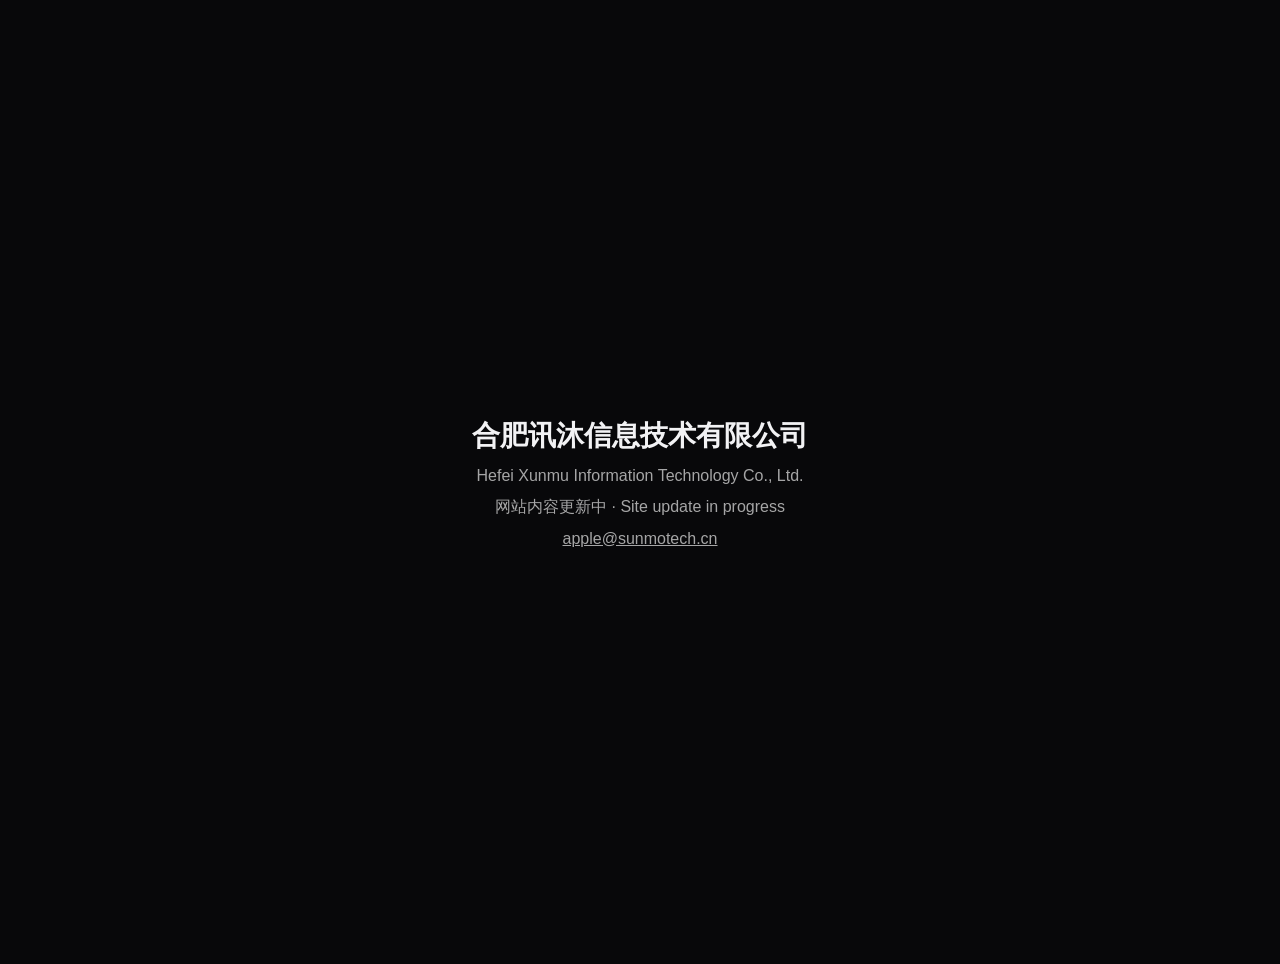
==== index.html @ e1b48c9f "初始化站点占位页，绑定 sunmotech.cn Co-Authored-By: Claude Opus 5.5 <noreply@anthropic.com>" ====
<!doctype html>
<html lang="zh-CN">
<head>
<meta charset="utf-8">
<meta name="viewport" content="width=device-width,initial-scale=1">
<title>合肥讯沐信息技术有限公司</title>
<style>
html,body{margin:0;height:100%;background:#08080a;color:#f2f2f4;font-family:-apple-system,BlinkMacSystemFont,"PingFang SC","Helvetica Neue",sans-serif}
main{min-height:100%;display:grid;place-content:center;gap:12px;padding:32px;text-align:center}
h1{margin:0;font-size:28px;font-weight:600}
p{margin:0;color:rgba(255,255,255,.64)}
a{color:inherit}
</style>
</head>
<body>
<main>
<h1>合肥讯沐信息技术有限公司</h1>
<p>Hefei Xunmu Information Technology Co., Ltd.</p>
<p>网站内容更新中 · Site update in progress</p>
<p><a href="mailto:apple@sunmotech.cn">apple@sunmotech.cn</a></p>
</main>
</body>
</html>
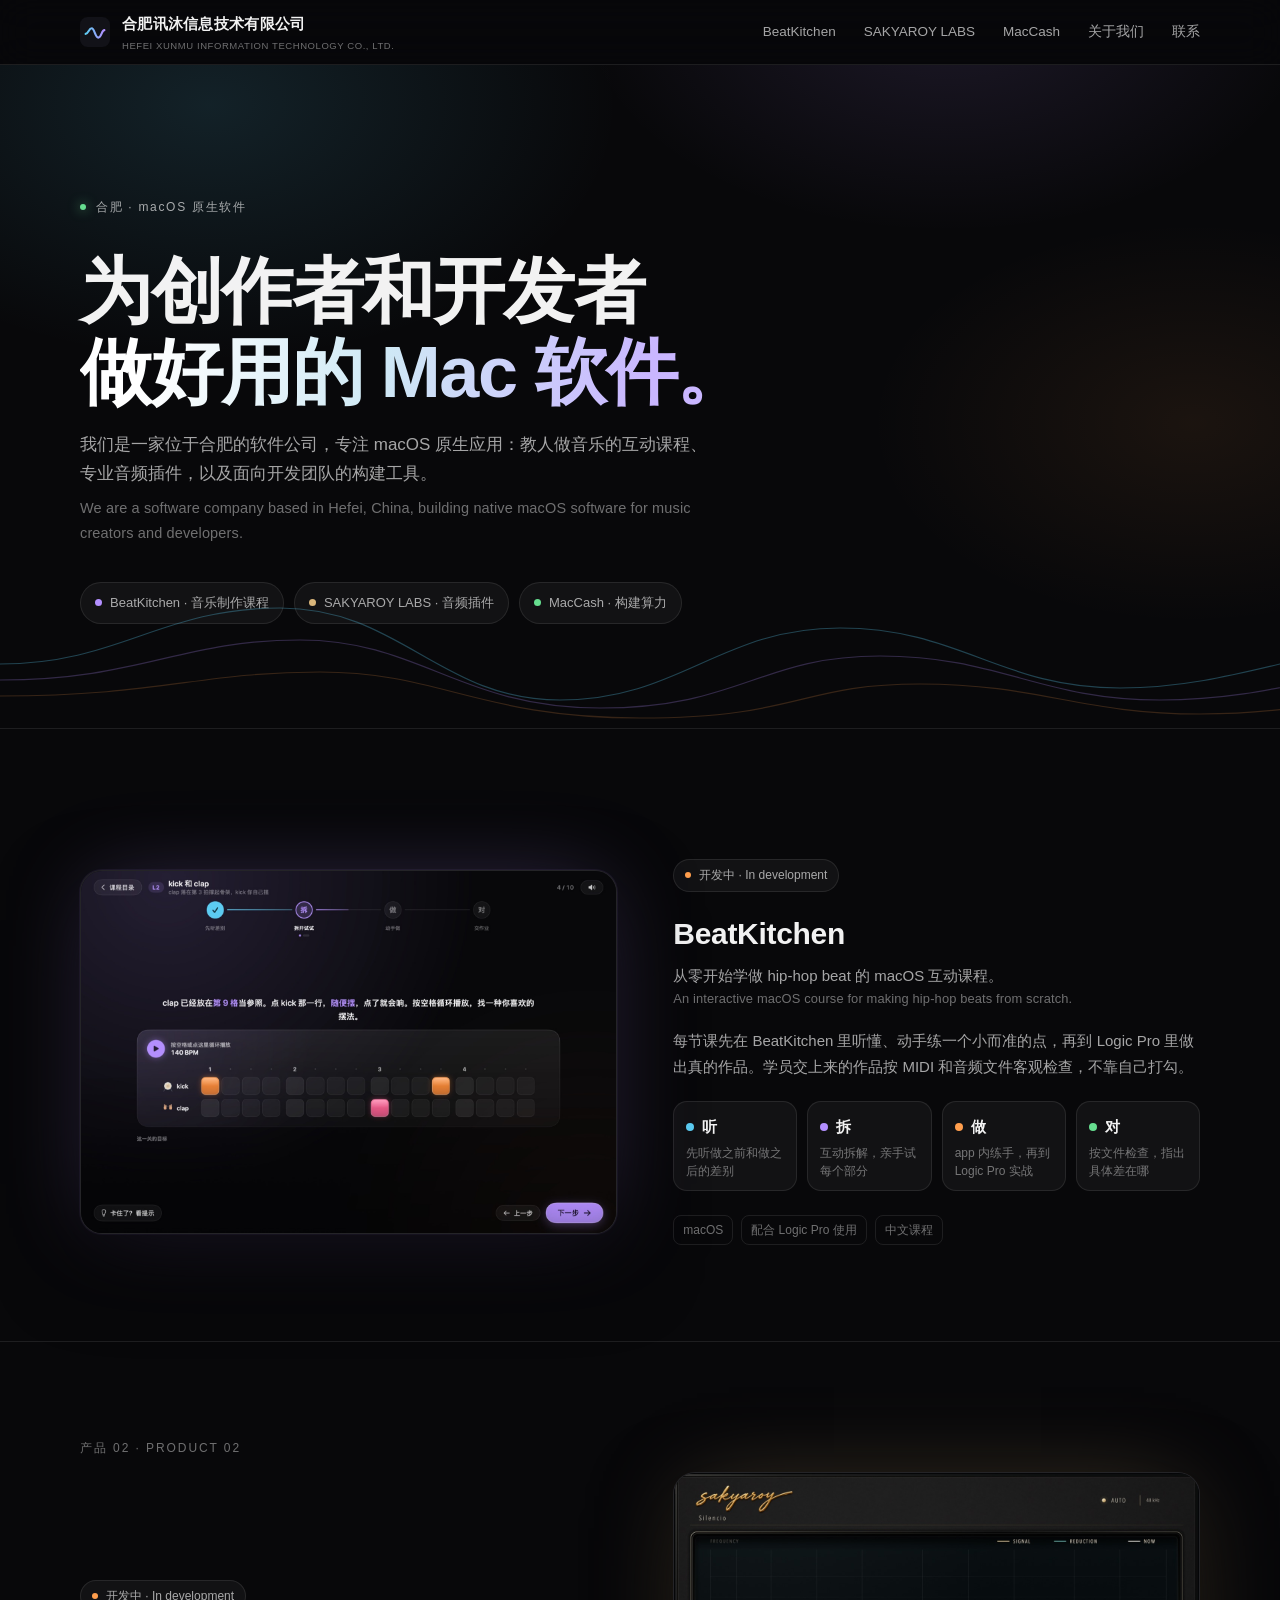
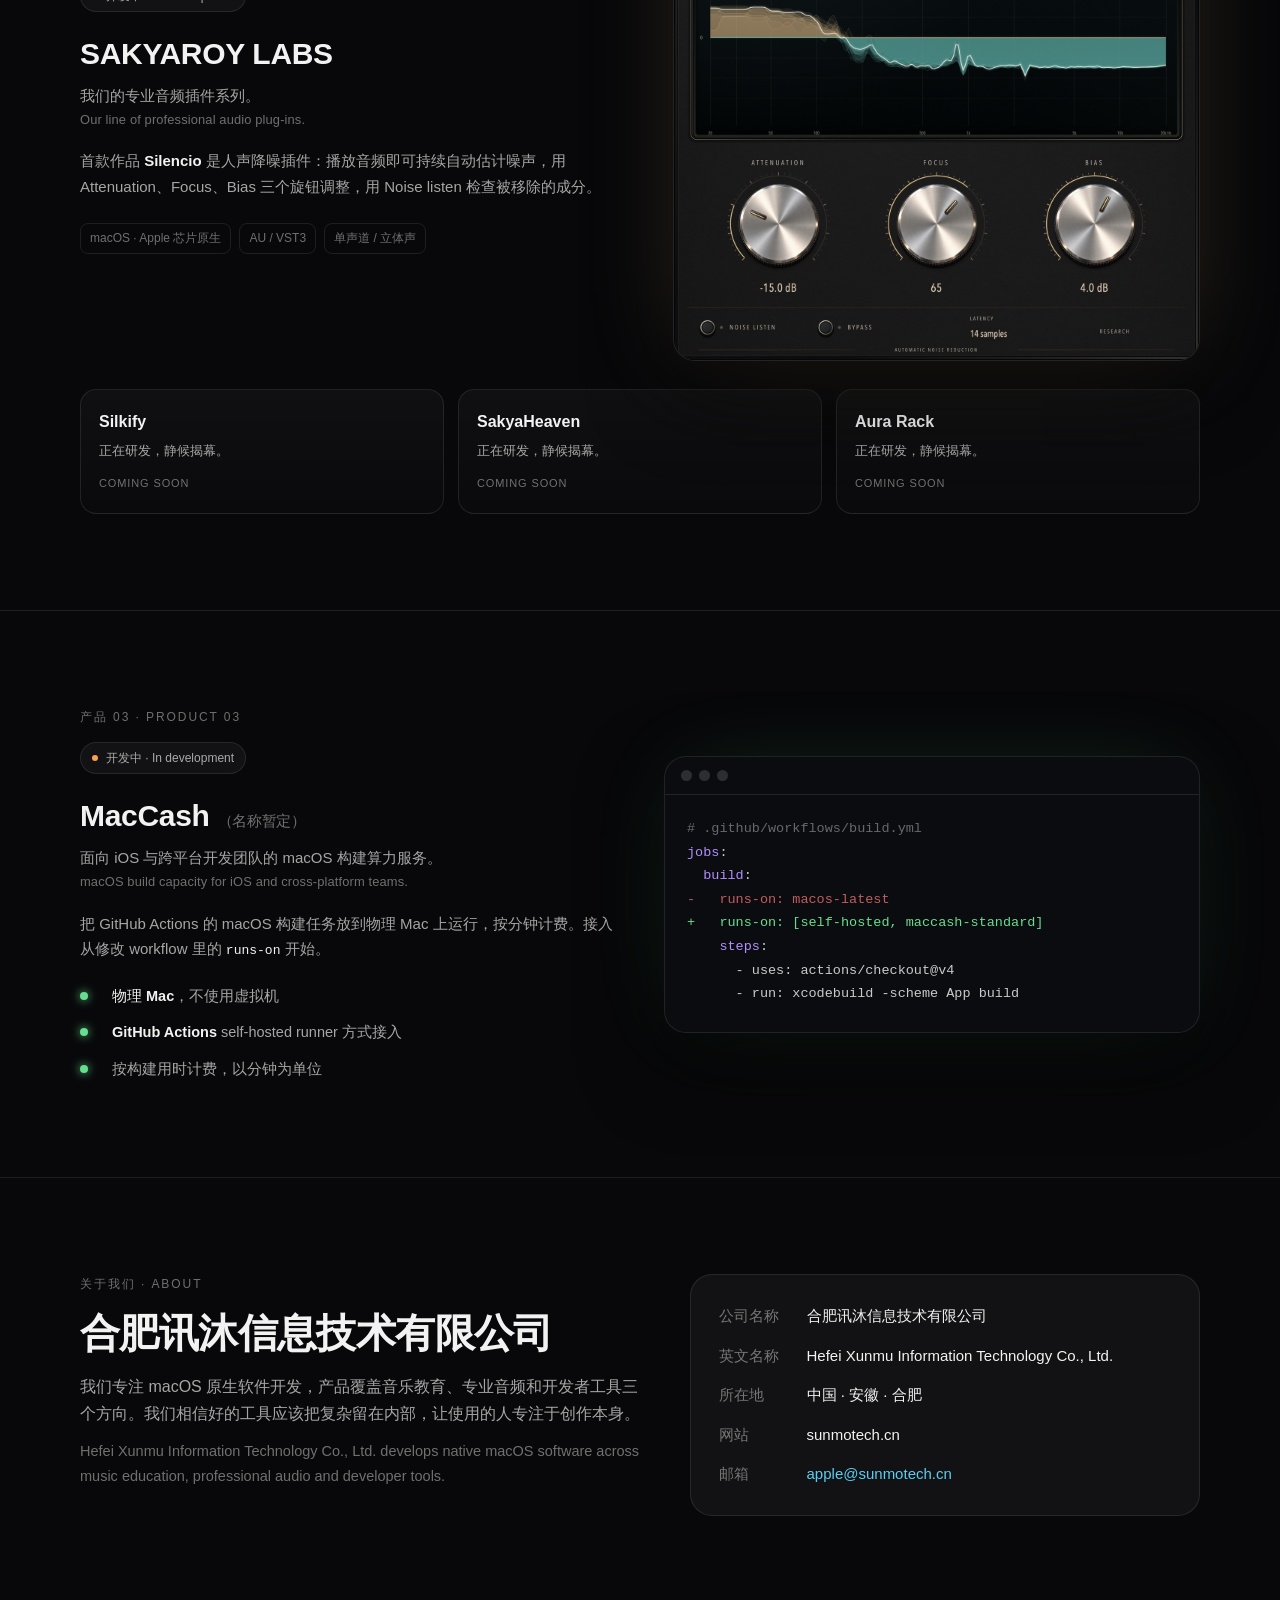
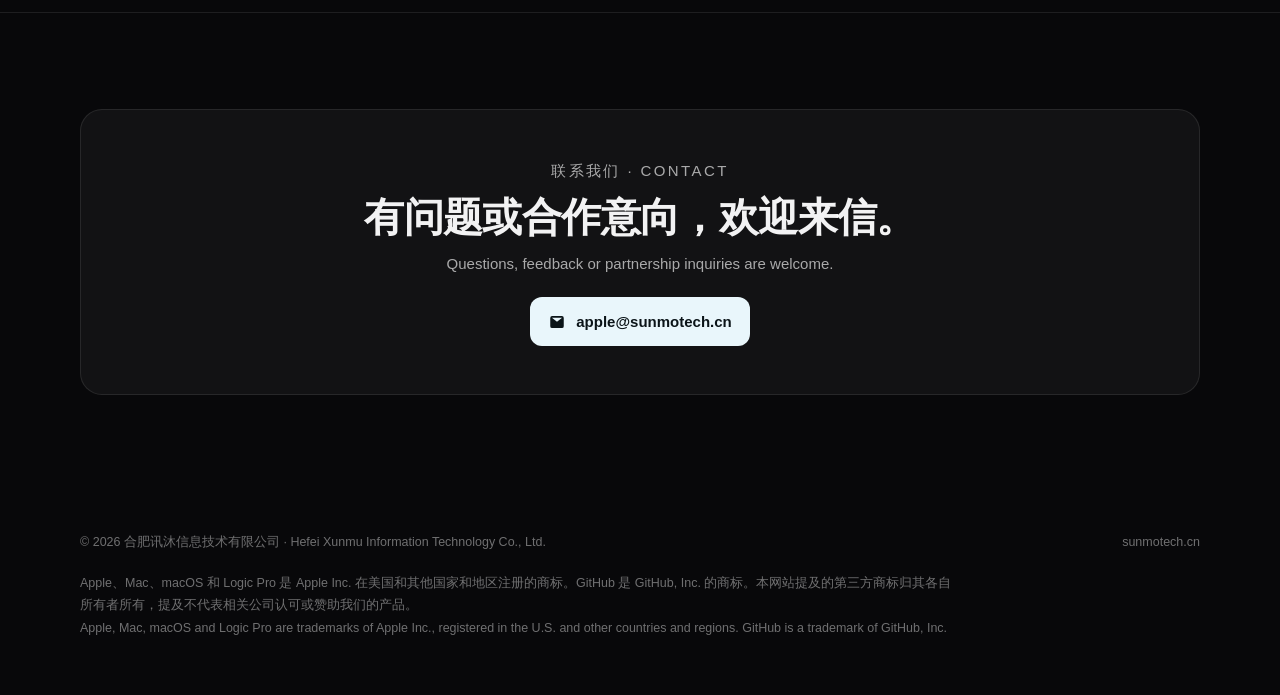
==== commit ccd9ab1e: "官网正式版：公司介绍与三条业务线（BeatKitchen、SAKYAROY LABS、MacCash），中英双语，联系邮箱 Co-Authored-By: Claude Opus 5.5 <norep" ====
--- a/index.html
+++ b/index.html
@@ -3,21 +3,312 @@
 <head>
 <meta charset="utf-8">
 <meta name="viewport" content="width=device-width,initial-scale=1">
-<title>合肥讯沐信息技术有限公司</title>
+<title>合肥讯沐信息技术有限公司 · Hefei Xunmu Information Technology Co., Ltd.</title>
+<meta name="description" content="合肥讯沐信息技术有限公司（Hefei Xunmu Information Technology Co., Ltd.）开发面向音乐创作者和开发者的 Mac 软件：BeatKitchen、SAKYAROY LABS 音频插件与 MacCash。">
+<meta name="theme-color" content="#08080a">
+<link rel="icon" href="assets/mark.svg" type="image/svg+xml">
 <style>
-html,body{margin:0;height:100%;background:#08080a;color:#f2f2f4;font-family:-apple-system,BlinkMacSystemFont,"PingFang SC","Helvetica Neue",sans-serif}
-main{min-height:100%;display:grid;place-content:center;gap:12px;padding:32px;text-align:center}
-h1{margin:0;font-size:28px;font-weight:600}
-p{margin:0;color:rgba(255,255,255,.64)}
+:root{
+  --bg:#08080a;--bg2:#0e0e12;--text:rgba(255,255,255,.95);--muted:rgba(255,255,255,.64);--faint:rgba(255,255,255,.42);
+  --line:rgba(255,255,255,.09);--fill:rgba(255,255,255,.045);
+  --cyan:#5ccdf2;--violet:#b38fff;--orange:#ff9e4d;--green:#66de8f;--gold:#d9b57a;--teal:#57c2b4;
+  --radius:22px;--ease:cubic-bezier(.23,1,.32,1);
+}
+*{box-sizing:border-box}
+html{scroll-behavior:smooth;scroll-padding-top:84px}
+body{margin:0;background:var(--bg);color:var(--text);font-family:-apple-system,BlinkMacSystemFont,"SF Pro Text","PingFang SC","Helvetica Neue",sans-serif;-webkit-font-smoothing:antialiased;line-height:1.7}
 a{color:inherit}
+img{display:block;max-width:100%;height:auto}
+::selection{background:rgba(92,205,242,.35)}
+:focus-visible{outline:2px solid var(--cyan);outline-offset:4px;border-radius:6px}
+.wrap{width:min(1120px,calc(100% - 48px));margin:0 auto}
+.en{display:block;color:var(--faint);font-size:.86em;letter-spacing:.01em}
+
+/* 顶栏 */
+header{position:sticky;top:0;z-index:10;background:rgba(8,8,10,.72);backdrop-filter:saturate(160%) blur(18px);-webkit-backdrop-filter:saturate(160%) blur(18px);border-bottom:1px solid var(--line)}
+.bar{display:flex;align-items:center;justify-content:space-between;height:64px}
+.brand{display:flex;align-items:center;gap:12px;text-decoration:none}
+.brand svg{width:30px;height:30px}
+.brand b{font-size:14.5px;font-weight:600;letter-spacing:.02em}
+.brand small{display:block;font-size:9.5px;color:var(--faint);letter-spacing:.06em;font-weight:500;margin-top:1px}
+nav{display:flex;gap:28px;font-size:13.5px;color:var(--muted)}
+nav a{text-decoration:none;transition:color .16s}
+nav a:hover{color:var(--text)}
+
+/* 首屏 */
+.hero{position:relative;overflow:hidden;padding:120px 0 104px;border-bottom:1px solid var(--line)}
+.hero::before{content:"";position:absolute;inset:-30% -10% auto;height:120%;background:
+  radial-gradient(38% 46% at 22% 30%,rgba(92,205,242,.13),transparent 70%),
+  radial-gradient(34% 40% at 70% 18%,rgba(179,143,255,.12),transparent 70%),
+  radial-gradient(30% 36% at 86% 70%,rgba(255,158,77,.08),transparent 70%);pointer-events:none}
+.wave{position:absolute;left:0;right:0;bottom:0;height:160px;opacity:.55;pointer-events:none}
+.wave path{fill:none;stroke-width:1.2;stroke-linecap:round}
+.hero .wrap{position:relative}
+.eyebrow{display:inline-flex;align-items:center;gap:10px;font-size:12px;letter-spacing:.14em;color:var(--muted)}
+.eyebrow i{width:6px;height:6px;border-radius:50%;background:var(--green);box-shadow:0 0 12px rgba(102,222,143,.7)}
+h1{margin:22px 0 18px;font-size:clamp(40px,6.2vw,72px);line-height:1.12;letter-spacing:-.02em;font-weight:650}
+h1 .nowrap{white-space:nowrap}
+h1 span{background:linear-gradient(100deg,#fff 10%,#cfe9f5 45%,#c9b6ff 85%);-webkit-background-clip:text;background-clip:text;color:transparent}
+.lede{max-width:640px;font-size:17px;color:var(--muted);margin:0}
+.lede .en{margin-top:8px;font-size:14.5px}
+.chips{display:flex;flex-wrap:wrap;gap:10px;margin-top:36px}
+.chip{display:inline-flex;align-items:center;gap:8px;padding:9px 14px;border:1px solid var(--line);border-radius:999px;background:var(--fill);font-size:13px;color:var(--muted);text-decoration:none;transition:border-color .16s,color .16s,transform .16s var(--ease)}
+.chip:hover{color:var(--text);border-color:rgba(255,255,255,.22);transform:translateY(-1px)}
+.chip i{width:7px;height:7px;border-radius:50%}
+
+/* 区块 */
+section{padding:96px 0;border-bottom:1px solid var(--line)}
+.label{font-size:12px;letter-spacing:.16em;color:var(--faint);text-transform:uppercase;margin:0 0 14px}
+h2{margin:0 0 16px;font-size:clamp(28px,3.6vw,40px);line-height:1.2;letter-spacing:-.015em;font-weight:620}
+.intro{max-width:720px;color:var(--muted);font-size:16px;margin:0}
+
+/* 产品卡 */
+.product{display:grid;grid-template-columns:1.02fr 1fr;gap:56px;align-items:center}
+.product.flip .shot{order:2}
+.shot{position:relative;border-radius:var(--radius);overflow:hidden;border:1px solid var(--line);background:var(--bg2);box-shadow:0 30px 80px rgba(0,0,0,.55)}
+.shot img{width:100%}
+.shot.glow-violet{box-shadow:0 30px 80px rgba(0,0,0,.55),0 0 0 1px rgba(179,143,255,.08),0 0 90px -20px rgba(179,143,255,.35)}
+.shot.glow-gold{box-shadow:0 30px 80px rgba(0,0,0,.55),0 0 90px -24px rgba(217,181,122,.35)}
+.status{display:inline-flex;align-items:center;gap:8px;font-size:12px;padding:5px 11px;border-radius:999px;border:1px solid var(--line);color:var(--muted);background:var(--fill)}
+.status i{width:6px;height:6px;border-radius:50%;background:var(--orange)}
+.ptitle,.product h3{margin:16px 0 4px;font-size:30px;letter-spacing:-.01em;font-weight:640}
+.ptag,.product .tag{margin:0 0 18px;color:var(--muted);font-size:15px}
+.pbody,.product p.body{margin:0 0 14px;color:var(--muted);font-size:15px}
+.points{list-style:none;padding:0;margin:22px 0 0;display:grid;gap:12px}
+.points li{display:grid;grid-template-columns:22px 1fr;gap:10px;font-size:14.5px;color:var(--muted)}
+.points li::before{content:"";width:8px;height:8px;margin-top:8px;border-radius:50%;background:var(--dot,var(--cyan));box-shadow:0 0 10px var(--dot,var(--cyan))}
+.points b{color:var(--text);font-weight:560}
+.meta{display:flex;flex-wrap:wrap;gap:8px;margin-top:24px}
+.meta span{font-size:12px;color:var(--faint);border:1px solid var(--line);border-radius:8px;padding:4px 9px}
+
+/* 四段 */
+.steps{display:grid;grid-template-columns:repeat(4,1fr);gap:10px;margin-top:22px}
+.step{border:1px solid var(--line);border-radius:14px;padding:12px 12px 10px;background:var(--fill)}
+.step b{display:flex;align-items:center;gap:8px;font-size:15px}
+.step b i{width:8px;height:8px;border-radius:50%}
+.step span{display:block;margin-top:4px;font-size:12px;color:var(--faint);line-height:1.5}
+
+/* 插件网格 */
+.labs-grid{display:grid;grid-template-columns:repeat(3,1fr);gap:14px;margin-top:28px}
+.mini{border:1px solid var(--line);border-radius:16px;padding:18px;background:linear-gradient(180deg,rgba(255,255,255,.035),rgba(255,255,255,.01))}
+.mini b{display:block;font-size:16px;font-weight:600}
+.mini span{display:block;margin-top:6px;font-size:13px;color:var(--muted);line-height:1.6}
+.mini em{display:inline-block;margin-top:12px;font-style:normal;font-size:11px;letter-spacing:.08em;color:var(--faint);text-transform:uppercase}
+
+/* MacCash */
+.mc{display:grid;grid-template-columns:1fr 1fr;gap:48px;align-items:center}
+.terminal{border:1px solid var(--line);border-radius:var(--radius);background:#0b0c10;overflow:hidden;box-shadow:0 30px 80px rgba(0,0,0,.5),0 0 90px -30px rgba(102,222,143,.25)}
+.terminal .tb{display:flex;gap:7px;padding:13px 16px;border-bottom:1px solid var(--line)}
+.terminal .tb i{width:11px;height:11px;border-radius:50%;background:rgba(255,255,255,.14)}
+.terminal pre{margin:0;padding:22px 22px 26px;font:13.5px/1.75 ui-monospace,SFMono-Regular,Menlo,monospace;color:rgba(255,255,255,.78);overflow-x:auto}
+.terminal .c{color:rgba(255,255,255,.38)}
+.terminal .k{color:var(--violet)}
+.terminal .del{color:rgba(255,120,120,.75)}
+.terminal .add{color:var(--green)}
+
+/* 关于 / 联系 */
+.about{display:grid;grid-template-columns:1.1fr 1fr;gap:48px}
+dl{margin:0;display:grid;grid-template-columns:auto 1fr;gap:14px 28px;font-size:15px}
+dt{color:var(--faint)}
+dd{margin:0;color:var(--text)}
+dd a{color:var(--cyan);text-decoration:none}
+dd a:hover{text-decoration:underline}
+.card{border:1px solid var(--line);border-radius:var(--radius);padding:28px;background:var(--fill)}
+.card p{margin:0 0 12px;color:var(--muted);font-size:15px}
+.mail{display:inline-flex;align-items:center;gap:10px;margin-top:8px;padding:12px 18px;border-radius:12px;background:#e9f6fb;color:#0b1418;font-weight:600;font-size:15px;text-decoration:none;transition:transform .16s var(--ease)}
+.mail:hover{transform:translateY(-1px)}
+.mail:active{transform:scale(.98)}
+
+footer{padding:40px 0 56px;color:var(--faint);font-size:12.5px;line-height:1.8}
+footer .row{display:flex;flex-wrap:wrap;justify-content:space-between;gap:16px}
+footer p{margin:0}
+.tm{margin-top:18px;max-width:880px}
+
+/* 入场 */
+.reveal{opacity:0;transform:translateY(18px);transition:opacity .9s var(--ease),transform .9s var(--ease)}
+.reveal.in{opacity:1;transform:none}
+@media (prefers-reduced-motion:reduce){.reveal{opacity:1;transform:none;transition:none}html{scroll-behavior:auto}.chip,.mail{transition:none}}
+
+@media (max-width:900px){
+  nav{display:none}
+  .product,.mc,.about{grid-template-columns:1fr;gap:32px}
+  .product.flip .shot{order:0}
+  .labs-grid{grid-template-columns:1fr}
+  .steps{grid-template-columns:repeat(2,1fr)}
+  .hero{padding:84px 0 88px}
+  h1{font-size:clamp(32px,9vw,44px)}
+  section{padding:72px 0}
+}
 </style>
 </head>
 <body>
-<main>
-<h1>合肥讯沐信息技术有限公司</h1>
-<p>Hefei Xunmu Information Technology Co., Ltd.</p>
-<p>网站内容更新中 · Site update in progress</p>
-<p><a href="mailto:apple@sunmotech.cn">apple@sunmotech.cn</a></p>
+
+<header>
+  <div class="wrap bar">
+    <a class="brand" href="#top" aria-label="合肥讯沐信息技术有限公司 首页">
+      <svg viewBox="0 0 64 64" aria-hidden="true"><rect width="64" height="64" rx="16" fill="#121218"/><path d="M12 36c6 0 7-12 13-12s7 20 14 20 7-16 13-16" fill="none" stroke="url(#g)" stroke-width="4.5" stroke-linecap="round"/><defs><linearGradient id="g" x1="0" x2="1"><stop offset="0" stop-color="#5ccdf2"/><stop offset="1" stop-color="#b38fff"/></linearGradient></defs></svg>
+      <span><b>合肥讯沐信息技术有限公司</b><small>HEFEI XUNMU INFORMATION TECHNOLOGY CO., LTD.</small></span>
+    </a>
+    <nav aria-label="页面导航">
+      <a href="#beatkitchen">BeatKitchen</a>
+      <a href="#labs">SAKYAROY LABS</a>
+      <a href="#maccash">MacCash</a>
+      <a href="#about">关于我们</a>
+      <a href="#contact">联系</a>
+    </nav>
+  </div>
+</header>
+
+<main id="top">
+
+<section class="hero" aria-labelledby="hero-title">
+  <div class="wrap">
+    <p class="eyebrow reveal"><i></i>合肥 · macOS 原生软件</p>
+    <h1 id="hero-title" class="reveal">为创作者和开发者<br><span class="nowrap">做好用的 Mac 软件。</span></h1>
+    <p class="lede reveal">我们是一家位于合肥的软件公司，专注 macOS 原生应用：教人做音乐的互动课程、专业音频插件，以及面向开发团队的构建工具。
+      <span class="en">We are a software company based in Hefei, China, building native macOS software for music creators and developers.</span>
+    </p>
+    <div class="chips reveal">
+      <a class="chip" href="#beatkitchen"><i style="background:var(--violet)"></i>BeatKitchen · 音乐制作课程</a>
+      <a class="chip" href="#labs"><i style="background:var(--gold)"></i>SAKYAROY LABS · 音频插件</a>
+      <a class="chip" href="#maccash"><i style="background:var(--green)"></i>MacCash · 构建算力</a>
+    </div>
+  </div>
+  <svg class="wave" viewBox="0 0 1440 160" preserveAspectRatio="none" aria-hidden="true">
+    <path d="M0 96 C120 96 160 40 280 40 S440 132 560 132 720 60 840 60 1000 120 1120 120 1320 72 1440 72" stroke="rgba(92,205,242,.55)"/>
+    <path d="M0 112 C140 112 180 72 300 72 S460 140 600 140 760 88 880 88 1040 132 1160 132 1340 96 1440 96" stroke="rgba(179,143,255,.45)"/>
+    <path d="M0 128 C160 128 200 104 320 104 S480 150 640 150 800 116 920 116 1080 146 1200 146 1360 120 1440 120" stroke="rgba(255,158,77,.35)"/>
+  </svg>
+</section>
+
+<section id="beatkitchen" aria-labelledby="bk-title">
+  <div class="wrap">
+    <p class="label reveal">产品 01 · Product 01</p>
+    <div class="product">
+      <figure class="shot glow-violet reveal" style="margin:0">
+        <img src="assets/beatkitchen.jpg" width="1600" height="1084" alt="BeatKitchen 课程页：第 2 课 kick 和 clap，16 格鼓步进练习" loading="lazy">
+      </figure>
+      <div class="reveal">
+        <span class="status"><i></i>开发中 · In development</span>
+        <h3 id="bk-title">BeatKitchen</h3>
+        <p class="tag">从零开始学做 hip-hop beat 的 macOS 互动课程。<span class="en">An interactive macOS course for making hip-hop beats from scratch.</span></p>
+        <p class="body">每节课先在 BeatKitchen 里听懂、动手练一个小而准的点，再到 Logic Pro 里做出真的作品。学员交上来的作品按 MIDI 和音频文件客观检查，不靠自己打勾。</p>
+        <div class="steps" aria-label="每节课的四段">
+          <div class="step"><b><i style="background:var(--cyan)"></i>听</b><span>先听做之前和做之后的差别</span></div>
+          <div class="step"><b><i style="background:var(--violet)"></i>拆</b><span>互动拆解，亲手试每个部分</span></div>
+          <div class="step"><b><i style="background:var(--orange)"></i>做</b><span>app 内练手，再到 Logic Pro 实战</span></div>
+          <div class="step"><b><i style="background:var(--green)"></i>对</b><span>按文件检查，指出具体差在哪</span></div>
+        </div>
+        <div class="meta"><span>macOS</span><span>配合 Logic Pro 使用</span><span>中文课程</span></div>
+      </div>
+    </div>
+  </div>
+</section>
+
+<section id="labs" aria-labelledby="labs-title">
+  <div class="wrap">
+    <p class="label reveal">产品 02 · Product 02</p>
+    <div class="product flip">
+      <figure class="shot glow-gold reveal" style="margin:0">
+        <img src="assets/silencio.jpg" width="1400" height="1299" alt="Silencio 人声降噪插件界面：频谱显示与 Attenuation、Focus、Bias 三个旋钮" loading="lazy">
+      </figure>
+      <div class="reveal">
+        <span class="status"><i></i>开发中 · In development</span>
+        <h3 id="labs-title">SAKYAROY LABS</h3>
+        <p class="tag">我们的专业音频插件系列。<span class="en">Our line of professional audio plug-ins.</span></p>
+        <p class="body">首款作品 <b style="color:var(--text);font-weight:560">Silencio</b> 是人声降噪插件：播放音频即可持续自动估计噪声，用 Attenuation、Focus、Bias 三个旋钮调整，用 Noise listen 检查被移除的成分。</p>
+        <div class="meta"><span>macOS · Apple 芯片原生</span><span>AU / VST3</span><span>单声道 / 立体声</span></div>
+      </div>
+    </div>
+    <div class="labs-grid">
+      <div class="mini reveal"><b>Silkify</b><span>正在研发，静候揭幕。</span><em>Coming soon</em></div>
+      <div class="mini reveal"><b>SakyaHeaven</b><span>正在研发，静候揭幕。</span><em>Coming soon</em></div>
+      <div class="mini reveal"><b>Aura Rack</b><span>正在研发，静候揭幕。</span><em>Coming soon</em></div>
+    </div>
+  </div>
+</section>
+
+<section id="maccash" aria-labelledby="mc-title">
+  <div class="wrap mc">
+    <div class="reveal">
+      <p class="label">产品 03 · Product 03</p>
+      <span class="status"><i></i>开发中 · In development</span>
+      <h3 id="mc-title" class="ptitle">MacCash <span style="font-size:15px;color:var(--faint);font-weight:500">（名称暂定）</span></h3>
+      <p class="ptag">面向 iOS 与跨平台开发团队的 macOS 构建算力服务。<span class="en">macOS build capacity for iOS and cross-platform teams.</span></p>
+      <p class="pbody">把 GitHub Actions 的 macOS 构建任务放到物理 Mac 上运行，按分钟计费。接入从修改 workflow 里的 <code style="font:13px ui-monospace,Menlo,monospace;color:var(--text)">runs-on</code> 开始。</p>
+      <ul class="points" style="--dot:var(--green)">
+        <li><span><b>物理 Mac</b>，不使用虚拟机</span></li>
+        <li><span><b>GitHub Actions</b> self-hosted runner 方式接入</span></li>
+        <li><span>按构建用时计费，以分钟为单位</span></li>
+      </ul>
+    </div>
+    <div class="terminal reveal" aria-label="workflow 示例">
+      <div class="tb"><i></i><i></i><i></i></div>
+<pre><span class="c"># .github/workflows/build.yml</span>
+<span class="k">jobs</span>:
+  <span class="k">build</span>:
+<span class="del">-   runs-on: macos-latest</span>
+<span class="add">+   runs-on: [self-hosted, maccash-standard]</span>
+    <span class="k">steps</span>:
+      - uses: actions/checkout@v4
+      - run: xcodebuild -scheme App build</pre>
+    </div>
+  </div>
+</section>
+
+<section id="about" aria-labelledby="about-title">
+  <div class="wrap about">
+    <div class="reveal">
+      <p class="label">关于我们 · About</p>
+      <h2 id="about-title">合肥讯沐信息技术有限公司</h2>
+      <p class="intro">我们专注 macOS 原生软件开发，产品覆盖音乐教育、专业音频和开发者工具三个方向。我们相信好的工具应该把复杂留在内部，让使用的人专注于创作本身。</p>
+      <p class="intro" style="margin-top:12px;font-size:14.5px;color:var(--faint)">Hefei Xunmu Information Technology Co., Ltd. develops native macOS software across music education, professional audio and developer tools.</p>
+    </div>
+    <div class="card reveal">
+      <dl>
+        <dt>公司名称</dt><dd>合肥讯沐信息技术有限公司</dd>
+        <dt>英文名称</dt><dd>Hefei Xunmu Information Technology Co., Ltd.</dd>
+        <dt>所在地</dt><dd>中国 · 安徽 · 合肥</dd>
+        <dt>网站</dt><dd>sunmotech.cn</dd>
+        <dt>邮箱</dt><dd><a href="mailto:apple@sunmotech.cn">apple@sunmotech.cn</a></dd>
+      </dl>
+    </div>
+  </div>
+</section>
+
+<section id="contact" aria-labelledby="contact-title" style="border-bottom:0">
+  <div class="wrap">
+    <div class="card reveal" style="text-align:center;padding:48px 28px">
+      <p class="label" style="margin-bottom:10px">联系我们 · Contact</p>
+      <h2 id="contact-title" style="margin-bottom:10px">有问题或合作意向，欢迎来信。</h2>
+      <p>Questions, feedback or partnership inquiries are welcome.</p>
+      <a class="mail" href="mailto:apple@sunmotech.cn">
+        <svg width="18" height="18" viewBox="0 0 24 24" aria-hidden="true"><path d="M3 6.5A2.5 2.5 0 0 1 5.5 4h13A2.5 2.5 0 0 1 21 6.5v11a2.5 2.5 0 0 1-2.5 2.5h-13A2.5 2.5 0 0 1 3 17.5v-11Zm2.2-.3 6.8 5.3 6.8-5.3H5.2Z" fill="currentColor"/></svg>
+        apple@sunmotech.cn
+      </a>
+    </div>
+  </div>
+</section>
+
 </main>
+
+<footer>
+  <div class="wrap">
+    <div class="row">
+      <p>© 2026 合肥讯沐信息技术有限公司 · Hefei Xunmu Information Technology Co., Ltd.</p>
+      <p>sunmotech.cn</p>
+    </div>
+    <p class="tm">Apple、Mac、macOS 和 Logic Pro 是 Apple Inc. 在美国和其他国家和地区注册的商标。GitHub 是 GitHub, Inc. 的商标。本网站提及的第三方商标归其各自所有者所有，提及不代表相关公司认可或赞助我们的产品。<br>Apple, Mac, macOS and Logic Pro are trademarks of Apple Inc., registered in the U.S. and other countries and regions. GitHub is a trademark of GitHub, Inc.</p>
+  </div>
+</footer>
+
+<script>
+(function(){
+  var els=document.querySelectorAll('.reveal');
+  if(!('IntersectionObserver' in window)||matchMedia('(prefers-reduced-motion: reduce)').matches){els.forEach(function(e){e.classList.add('in')});return;}
+  var io=new IntersectionObserver(function(entries){entries.forEach(function(en){if(en.isIntersecting){en.target.classList.add('in');io.unobserve(en.target);}})},{rootMargin:'0px 0px -8% 0px'});
+  els.forEach(function(e){io.observe(e)});
+})();
+</script>
 </body>
 </html>
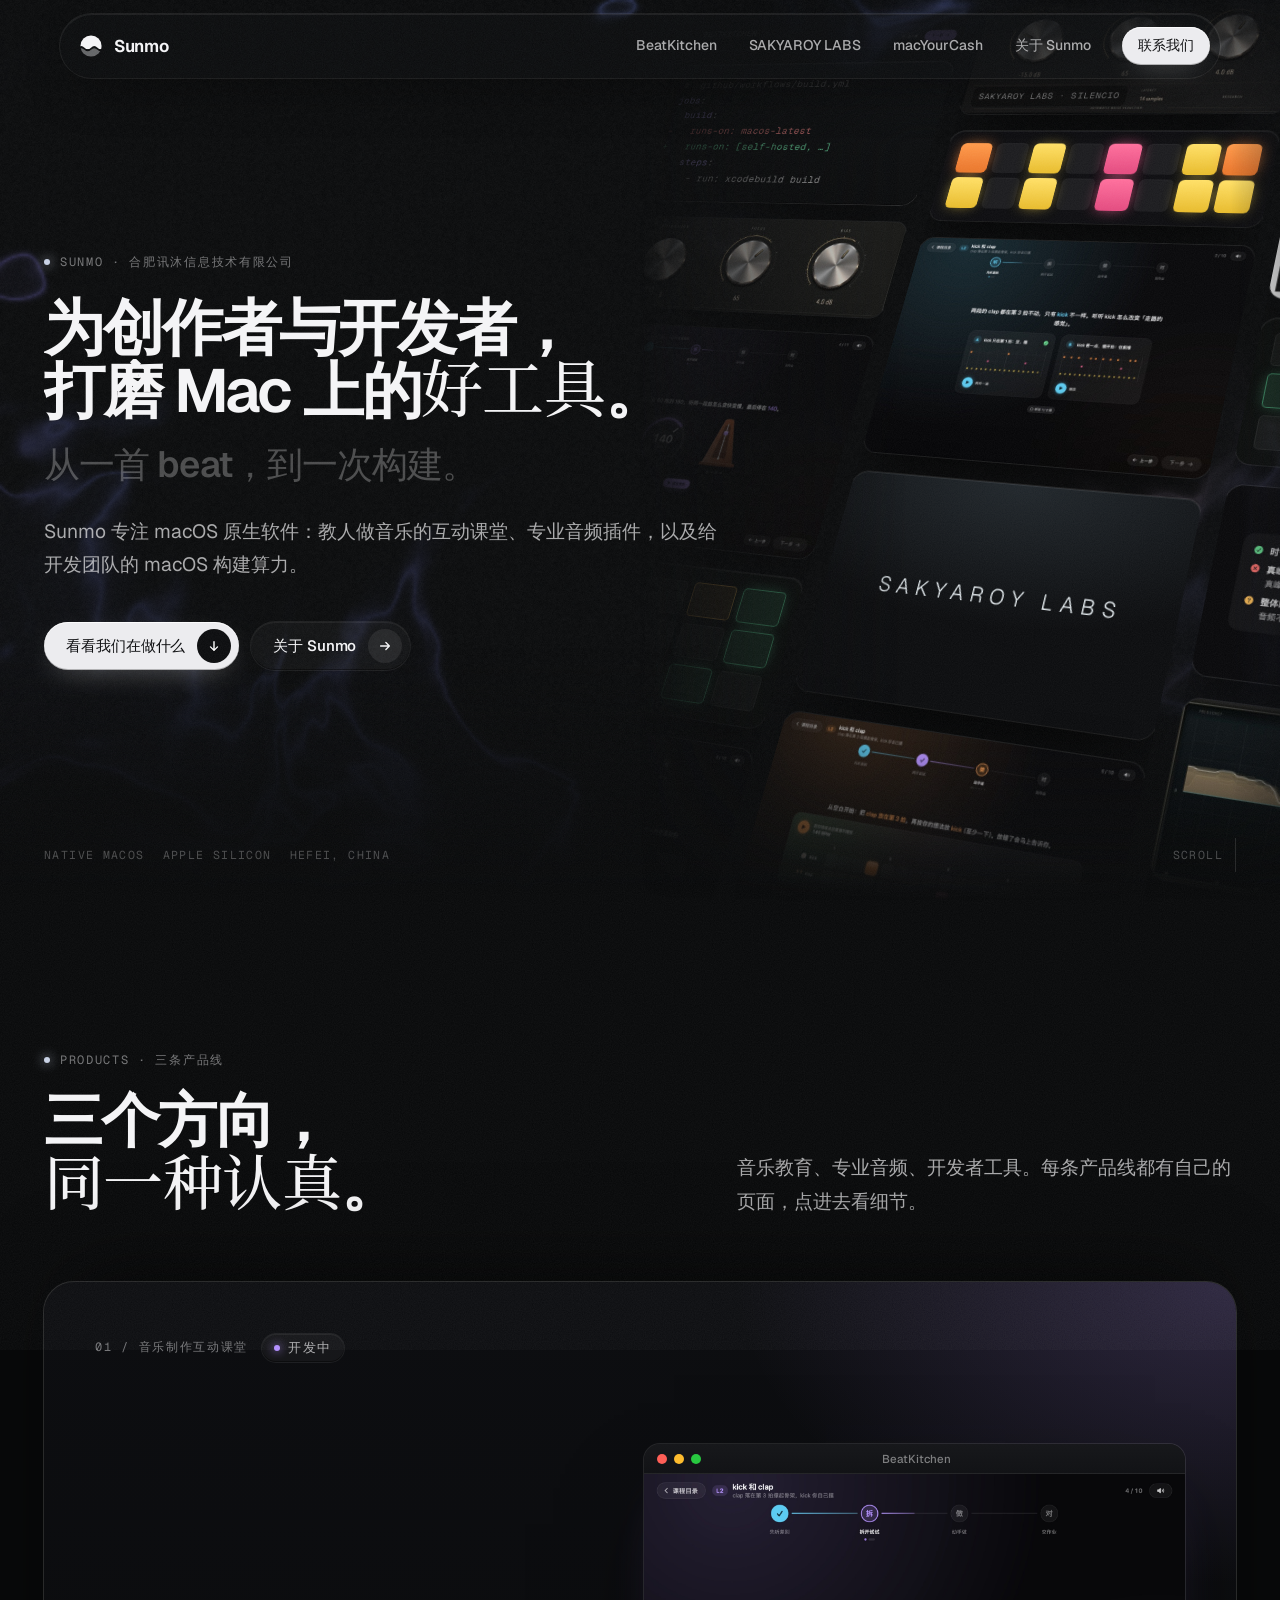
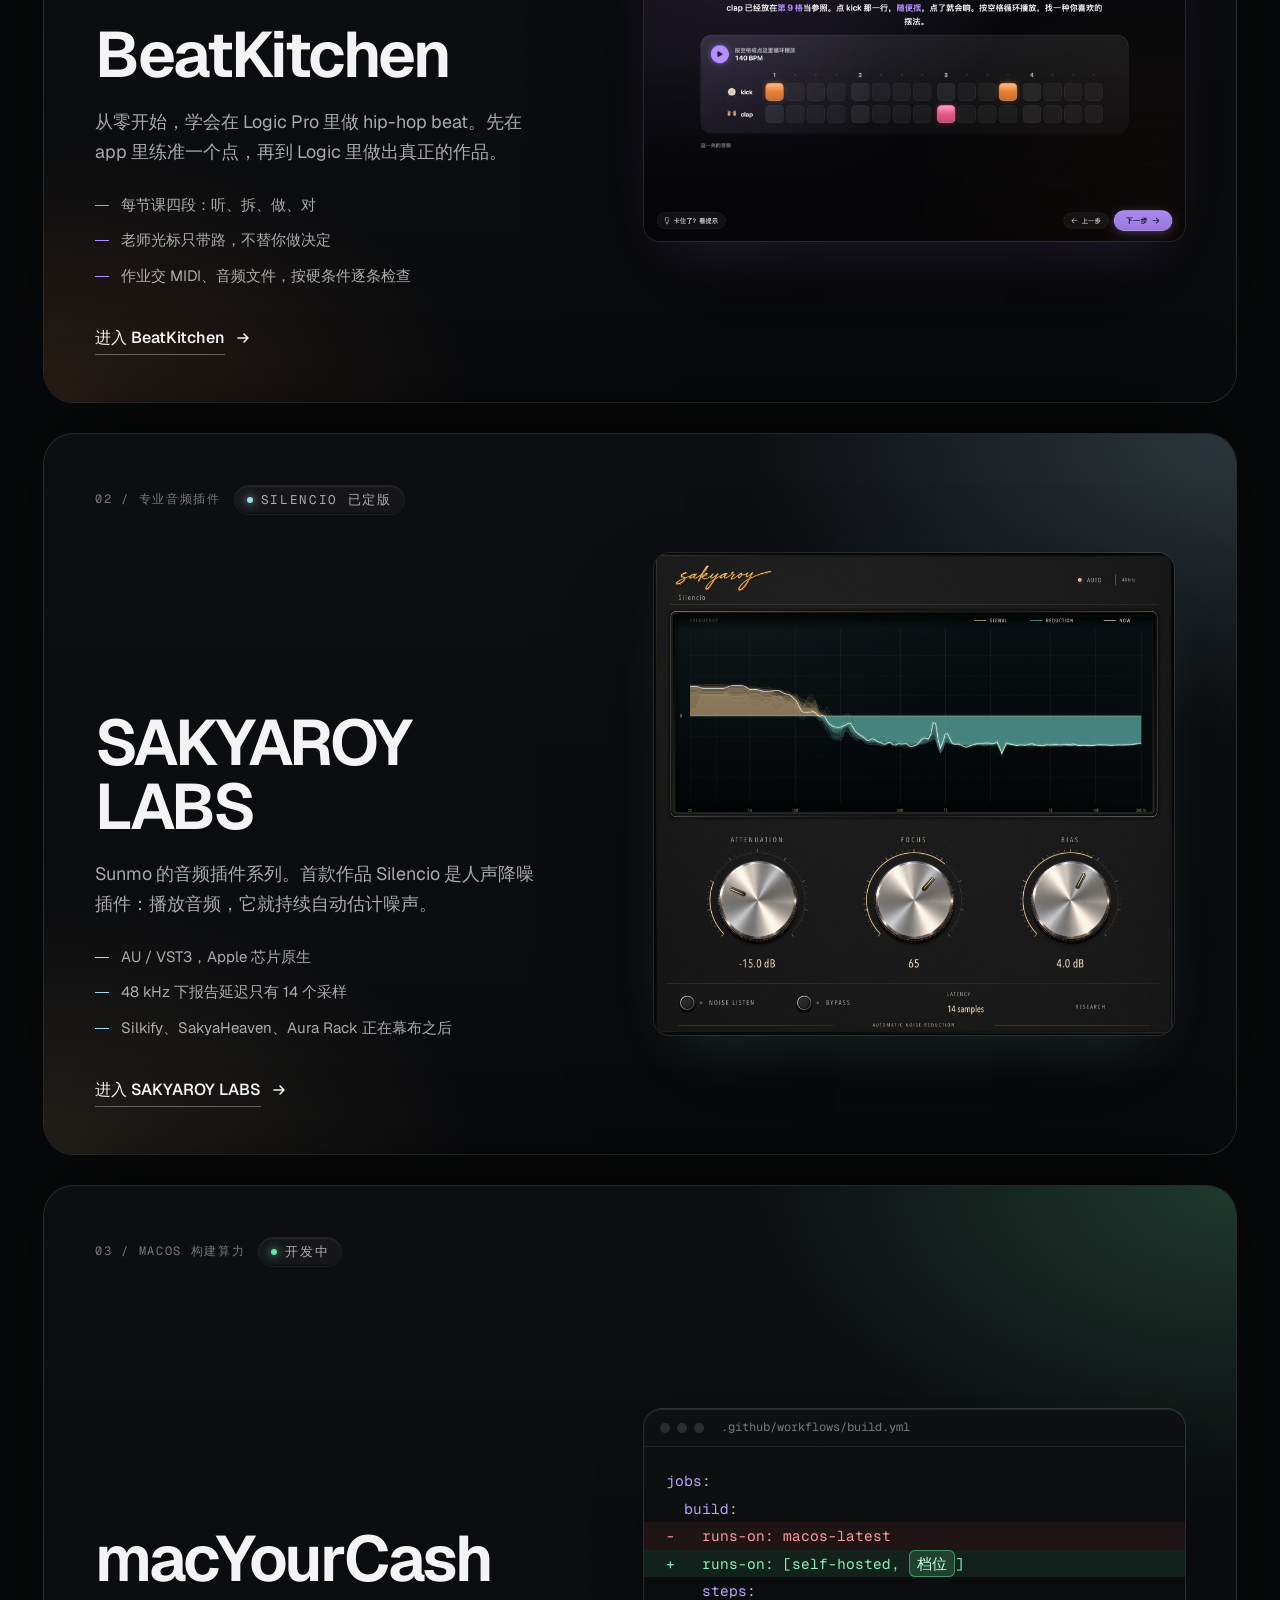
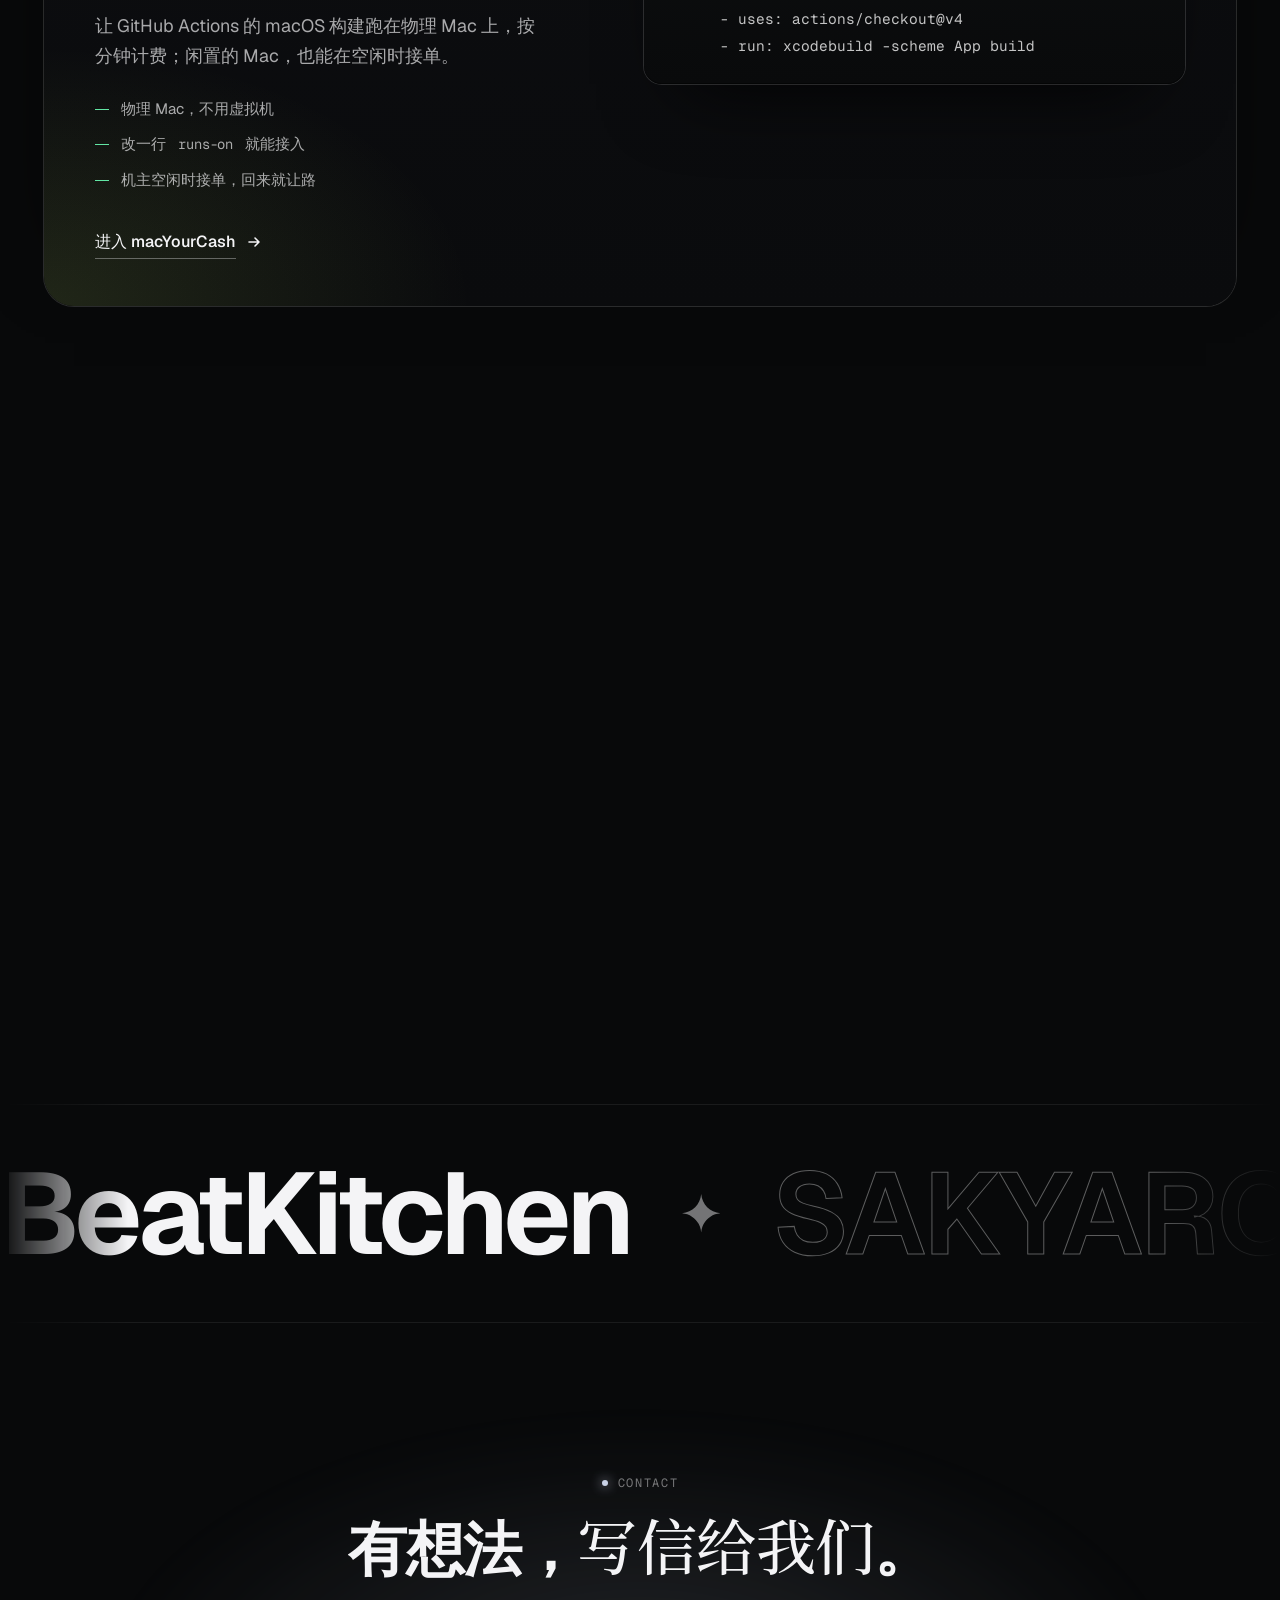
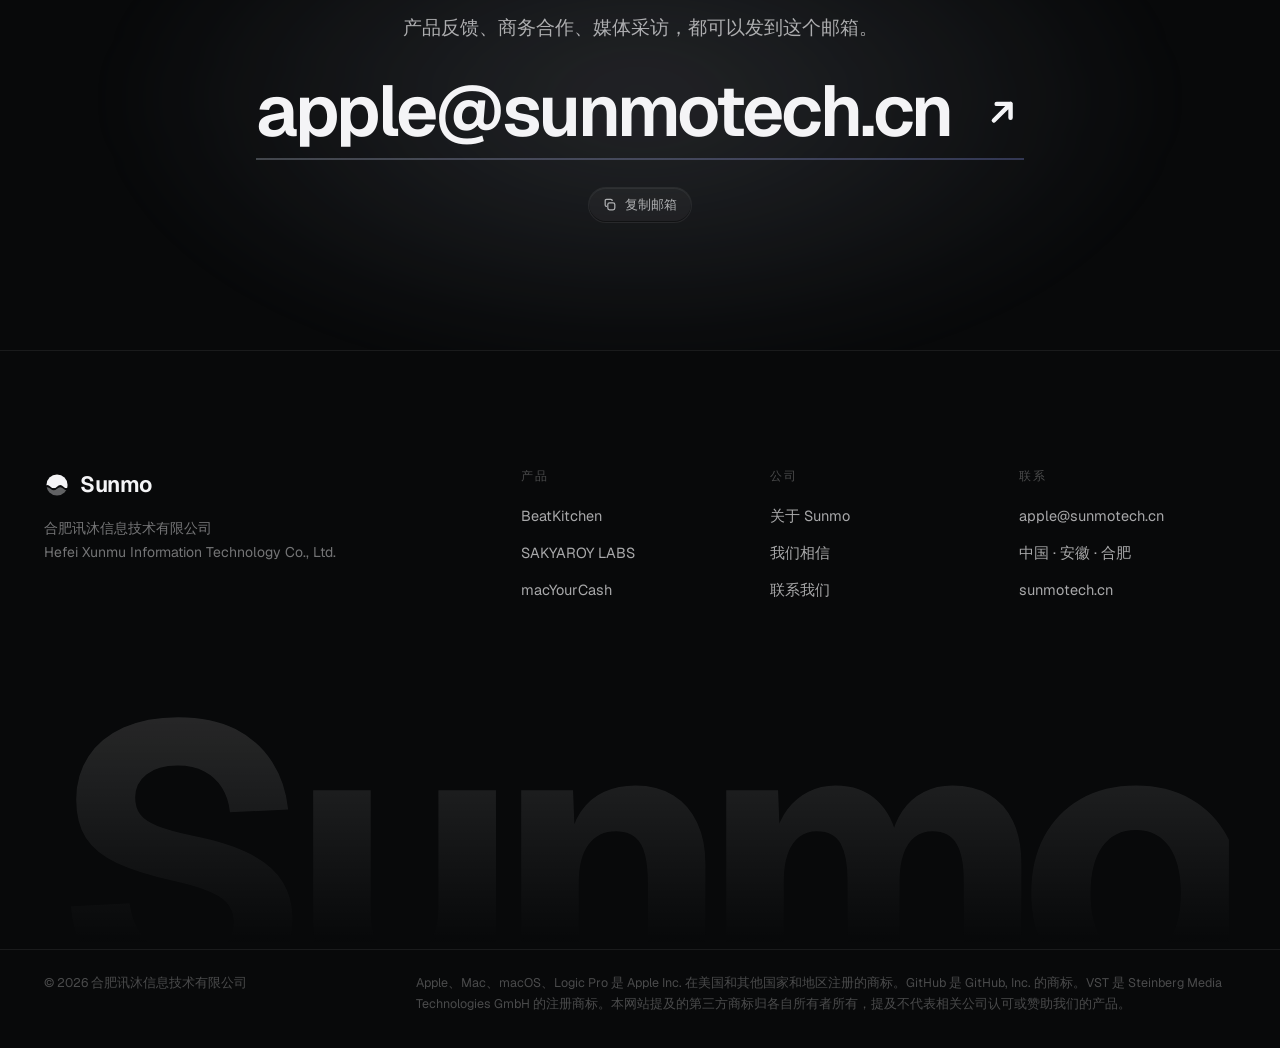
==== commit b6569099: "官网 v2：多页（首页、BeatKitchen、SAKYAROY LABS、macYourCash、关于 Sunmo）、新设计系统与动效 - 深色画布 + 颗粒、Geist / Instrument " ====
--- a/index.html
+++ b/index.html
@@ -2,313 +2,296 @@
 <html lang="zh-CN">
 <head>
 <meta charset="utf-8">
-<meta name="viewport" content="width=device-width,initial-scale=1">
-<title>合肥讯沐信息技术有限公司 · Hefei Xunmu Information Technology Co., Ltd.</title>
-<meta name="description" content="合肥讯沐信息技术有限公司（Hefei Xunmu Information Technology Co., Ltd.）开发面向音乐创作者和开发者的 Mac 软件：BeatKitchen、SAKYAROY LABS 音频插件与 MacCash。">
-<meta name="theme-color" content="#08080a">
-<link rel="icon" href="assets/mark.svg" type="image/svg+xml">
-<style>
-:root{
-  --bg:#08080a;--bg2:#0e0e12;--text:rgba(255,255,255,.95);--muted:rgba(255,255,255,.64);--faint:rgba(255,255,255,.42);
-  --line:rgba(255,255,255,.09);--fill:rgba(255,255,255,.045);
-  --cyan:#5ccdf2;--violet:#b38fff;--orange:#ff9e4d;--green:#66de8f;--gold:#d9b57a;--teal:#57c2b4;
-  --radius:22px;--ease:cubic-bezier(.23,1,.32,1);
-}
-*{box-sizing:border-box}
-html{scroll-behavior:smooth;scroll-padding-top:84px}
-body{margin:0;background:var(--bg);color:var(--text);font-family:-apple-system,BlinkMacSystemFont,"SF Pro Text","PingFang SC","Helvetica Neue",sans-serif;-webkit-font-smoothing:antialiased;line-height:1.7}
-a{color:inherit}
-img{display:block;max-width:100%;height:auto}
-::selection{background:rgba(92,205,242,.35)}
-:focus-visible{outline:2px solid var(--cyan);outline-offset:4px;border-radius:6px}
-.wrap{width:min(1120px,calc(100% - 48px));margin:0 auto}
-.en{display:block;color:var(--faint);font-size:.86em;letter-spacing:.01em}
-
-/* 顶栏 */
-header{position:sticky;top:0;z-index:10;background:rgba(8,8,10,.72);backdrop-filter:saturate(160%) blur(18px);-webkit-backdrop-filter:saturate(160%) blur(18px);border-bottom:1px solid var(--line)}
-.bar{display:flex;align-items:center;justify-content:space-between;height:64px}
-.brand{display:flex;align-items:center;gap:12px;text-decoration:none}
-.brand svg{width:30px;height:30px}
-.brand b{font-size:14.5px;font-weight:600;letter-spacing:.02em}
-.brand small{display:block;font-size:9.5px;color:var(--faint);letter-spacing:.06em;font-weight:500;margin-top:1px}
-nav{display:flex;gap:28px;font-size:13.5px;color:var(--muted)}
-nav a{text-decoration:none;transition:color .16s}
-nav a:hover{color:var(--text)}
-
-/* 首屏 */
-.hero{position:relative;overflow:hidden;padding:120px 0 104px;border-bottom:1px solid var(--line)}
-.hero::before{content:"";position:absolute;inset:-30% -10% auto;height:120%;background:
-  radial-gradient(38% 46% at 22% 30%,rgba(92,205,242,.13),transparent 70%),
-  radial-gradient(34% 40% at 70% 18%,rgba(179,143,255,.12),transparent 70%),
-  radial-gradient(30% 36% at 86% 70%,rgba(255,158,77,.08),transparent 70%);pointer-events:none}
-.wave{position:absolute;left:0;right:0;bottom:0;height:160px;opacity:.55;pointer-events:none}
-.wave path{fill:none;stroke-width:1.2;stroke-linecap:round}
-.hero .wrap{position:relative}
-.eyebrow{display:inline-flex;align-items:center;gap:10px;font-size:12px;letter-spacing:.14em;color:var(--muted)}
-.eyebrow i{width:6px;height:6px;border-radius:50%;background:var(--green);box-shadow:0 0 12px rgba(102,222,143,.7)}
-h1{margin:22px 0 18px;font-size:clamp(40px,6.2vw,72px);line-height:1.12;letter-spacing:-.02em;font-weight:650}
-h1 .nowrap{white-space:nowrap}
-h1 span{background:linear-gradient(100deg,#fff 10%,#cfe9f5 45%,#c9b6ff 85%);-webkit-background-clip:text;background-clip:text;color:transparent}
-.lede{max-width:640px;font-size:17px;color:var(--muted);margin:0}
-.lede .en{margin-top:8px;font-size:14.5px}
-.chips{display:flex;flex-wrap:wrap;gap:10px;margin-top:36px}
-.chip{display:inline-flex;align-items:center;gap:8px;padding:9px 14px;border:1px solid var(--line);border-radius:999px;background:var(--fill);font-size:13px;color:var(--muted);text-decoration:none;transition:border-color .16s,color .16s,transform .16s var(--ease)}
-.chip:hover{color:var(--text);border-color:rgba(255,255,255,.22);transform:translateY(-1px)}
-.chip i{width:7px;height:7px;border-radius:50%}
-
-/* 区块 */
-section{padding:96px 0;border-bottom:1px solid var(--line)}
-.label{font-size:12px;letter-spacing:.16em;color:var(--faint);text-transform:uppercase;margin:0 0 14px}
-h2{margin:0 0 16px;font-size:clamp(28px,3.6vw,40px);line-height:1.2;letter-spacing:-.015em;font-weight:620}
-.intro{max-width:720px;color:var(--muted);font-size:16px;margin:0}
-
-/* 产品卡 */
-.product{display:grid;grid-template-columns:1.02fr 1fr;gap:56px;align-items:center}
-.product.flip .shot{order:2}
-.shot{position:relative;border-radius:var(--radius);overflow:hidden;border:1px solid var(--line);background:var(--bg2);box-shadow:0 30px 80px rgba(0,0,0,.55)}
-.shot img{width:100%}
-.shot.glow-violet{box-shadow:0 30px 80px rgba(0,0,0,.55),0 0 0 1px rgba(179,143,255,.08),0 0 90px -20px rgba(179,143,255,.35)}
-.shot.glow-gold{box-shadow:0 30px 80px rgba(0,0,0,.55),0 0 90px -24px rgba(217,181,122,.35)}
-.status{display:inline-flex;align-items:center;gap:8px;font-size:12px;padding:5px 11px;border-radius:999px;border:1px solid var(--line);color:var(--muted);background:var(--fill)}
-.status i{width:6px;height:6px;border-radius:50%;background:var(--orange)}
-.ptitle,.product h3{margin:16px 0 4px;font-size:30px;letter-spacing:-.01em;font-weight:640}
-.ptag,.product .tag{margin:0 0 18px;color:var(--muted);font-size:15px}
-.pbody,.product p.body{margin:0 0 14px;color:var(--muted);font-size:15px}
-.points{list-style:none;padding:0;margin:22px 0 0;display:grid;gap:12px}
-.points li{display:grid;grid-template-columns:22px 1fr;gap:10px;font-size:14.5px;color:var(--muted)}
-.points li::before{content:"";width:8px;height:8px;margin-top:8px;border-radius:50%;background:var(--dot,var(--cyan));box-shadow:0 0 10px var(--dot,var(--cyan))}
-.points b{color:var(--text);font-weight:560}
-.meta{display:flex;flex-wrap:wrap;gap:8px;margin-top:24px}
-.meta span{font-size:12px;color:var(--faint);border:1px solid var(--line);border-radius:8px;padding:4px 9px}
-
-/* 四段 */
-.steps{display:grid;grid-template-columns:repeat(4,1fr);gap:10px;margin-top:22px}
-.step{border:1px solid var(--line);border-radius:14px;padding:12px 12px 10px;background:var(--fill)}
-.step b{display:flex;align-items:center;gap:8px;font-size:15px}
-.step b i{width:8px;height:8px;border-radius:50%}
-.step span{display:block;margin-top:4px;font-size:12px;color:var(--faint);line-height:1.5}
-
-/* 插件网格 */
-.labs-grid{display:grid;grid-template-columns:repeat(3,1fr);gap:14px;margin-top:28px}
-.mini{border:1px solid var(--line);border-radius:16px;padding:18px;background:linear-gradient(180deg,rgba(255,255,255,.035),rgba(255,255,255,.01))}
-.mini b{display:block;font-size:16px;font-weight:600}
-.mini span{display:block;margin-top:6px;font-size:13px;color:var(--muted);line-height:1.6}
-.mini em{display:inline-block;margin-top:12px;font-style:normal;font-size:11px;letter-spacing:.08em;color:var(--faint);text-transform:uppercase}
-
-/* MacCash */
-.mc{display:grid;grid-template-columns:1fr 1fr;gap:48px;align-items:center}
-.terminal{border:1px solid var(--line);border-radius:var(--radius);background:#0b0c10;overflow:hidden;box-shadow:0 30px 80px rgba(0,0,0,.5),0 0 90px -30px rgba(102,222,143,.25)}
-.terminal .tb{display:flex;gap:7px;padding:13px 16px;border-bottom:1px solid var(--line)}
-.terminal .tb i{width:11px;height:11px;border-radius:50%;background:rgba(255,255,255,.14)}
-.terminal pre{margin:0;padding:22px 22px 26px;font:13.5px/1.75 ui-monospace,SFMono-Regular,Menlo,monospace;color:rgba(255,255,255,.78);overflow-x:auto}
-.terminal .c{color:rgba(255,255,255,.38)}
-.terminal .k{color:var(--violet)}
-.terminal .del{color:rgba(255,120,120,.75)}
-.terminal .add{color:var(--green)}
-
-/* 关于 / 联系 */
-.about{display:grid;grid-template-columns:1.1fr 1fr;gap:48px}
-dl{margin:0;display:grid;grid-template-columns:auto 1fr;gap:14px 28px;font-size:15px}
-dt{color:var(--faint)}
-dd{margin:0;color:var(--text)}
-dd a{color:var(--cyan);text-decoration:none}
-dd a:hover{text-decoration:underline}
-.card{border:1px solid var(--line);border-radius:var(--radius);padding:28px;background:var(--fill)}
-.card p{margin:0 0 12px;color:var(--muted);font-size:15px}
-.mail{display:inline-flex;align-items:center;gap:10px;margin-top:8px;padding:12px 18px;border-radius:12px;background:#e9f6fb;color:#0b1418;font-weight:600;font-size:15px;text-decoration:none;transition:transform .16s var(--ease)}
-.mail:hover{transform:translateY(-1px)}
-.mail:active{transform:scale(.98)}
-
-footer{padding:40px 0 56px;color:var(--faint);font-size:12.5px;line-height:1.8}
-footer .row{display:flex;flex-wrap:wrap;justify-content:space-between;gap:16px}
-footer p{margin:0}
-.tm{margin-top:18px;max-width:880px}
-
-/* 入场 */
-.reveal{opacity:0;transform:translateY(18px);transition:opacity .9s var(--ease),transform .9s var(--ease)}
-.reveal.in{opacity:1;transform:none}
-@media (prefers-reduced-motion:reduce){.reveal{opacity:1;transform:none;transition:none}html{scroll-behavior:auto}.chip,.mail{transition:none}}
-
-@media (max-width:900px){
-  nav{display:none}
-  .product,.mc,.about{grid-template-columns:1fr;gap:32px}
-  .product.flip .shot{order:0}
-  .labs-grid{grid-template-columns:1fr}
-  .steps{grid-template-columns:repeat(2,1fr)}
-  .hero{padding:84px 0 88px}
-  h1{font-size:clamp(32px,9vw,44px)}
-  section{padding:72px 0}
-}
-</style>
+<meta name="viewport" content="width=device-width,initial-scale=1,viewport-fit=cover">
+<title>Sunmo — 为创作者与开发者打磨 Mac 软件 · 合肥讯沐信息技术有限公司</title>
+<meta name="description" content="Sunmo（合肥讯沐信息技术有限公司）专注 macOS 原生软件：BeatKitchen 音乐制作互动课堂、SAKYAROY LABS 专业音频插件，以及 macYourCash macOS 构建算力。">
+<meta name="robots" content="index,follow">
+<meta name="theme-color" content="#08090a">
+<meta name="color-scheme" content="dark">
+<link rel="canonical" href="https://sunmotech.cn/">
+<meta property="og:type" content="website">
+<meta property="og:site_name" content="Sunmo">
+<meta property="og:title" content="Sunmo — 为创作者与开发者打磨 Mac 软件 · 合肥讯沐信息技术有限公司">
+<meta property="og:description" content="Sunmo（合肥讯沐信息技术有限公司）专注 macOS 原生软件：BeatKitchen 音乐制作互动课堂、SAKYAROY LABS 专业音频插件，以及 macYourCash macOS 构建算力。">
+<meta property="og:url" content="https://sunmotech.cn/">
+<meta property="og:image" content="https://sunmotech.cn/assets/img/og.jpg">
+<meta property="og:locale" content="zh_CN">
+<meta name="twitter:card" content="summary_large_image">
+<link rel="icon" href="/assets/img/favicon.svg" type="image/svg+xml">
+<link rel="preload" href="/assets/fonts/Geist-Variable.woff2" as="font" type="font/woff2" crossorigin>
+<link rel="stylesheet" href="/assets/css/site.css">
+<script src="/assets/js/site.js" defer></script>
+<script src="/assets/js/aurora.js" defer></script>
+
+<script type="application/ld+json">{"@context":"https://schema.org","@type":"Organization","name":"合肥讯沐信息技术有限公司","alternateName":["Hefei Xunmu Information Technology Co., Ltd.","Sunmo"],"url":"https://sunmotech.cn","email":"apple@sunmotech.cn","logo":"https://sunmotech.cn/assets/img/favicon.svg","address":{"@type":"PostalAddress","addressLocality":"合肥","addressRegion":"安徽","addressCountry":"CN"}}</script>
 </head>
-<body>
-
-<header>
-  <div class="wrap bar">
-    <a class="brand" href="#top" aria-label="合肥讯沐信息技术有限公司 首页">
-      <svg viewBox="0 0 64 64" aria-hidden="true"><rect width="64" height="64" rx="16" fill="#121218"/><path d="M12 36c6 0 7-12 13-12s7 20 14 20 7-16 13-16" fill="none" stroke="url(#g)" stroke-width="4.5" stroke-linecap="round"/><defs><linearGradient id="g" x1="0" x2="1"><stop offset="0" stop-color="#5ccdf2"/><stop offset="1" stop-color="#b38fff"/></linearGradient></defs></svg>
-      <span><b>合肥讯沐信息技术有限公司</b><small>HEFEI XUNMU INFORMATION TECHNOLOGY CO., LTD.</small></span>
-    </a>
-    <nav aria-label="页面导航">
-      <a href="#beatkitchen">BeatKitchen</a>
-      <a href="#labs">SAKYAROY LABS</a>
-      <a href="#maccash">MacCash</a>
-      <a href="#about">关于我们</a>
-      <a href="#contact">联系</a>
+<body class="page-home">
+<a class="skip" href="#main">跳到正文</a>
+<svg width="0" height="0" style="position:absolute" aria-hidden="true" focusable="false"><defs><clipPath id="sm-t"><path d="M0 0H32V18C29.33 20.5 26.67 20.5 24 18C21.33 15.5 18.67 15.5 16 18C13.33 20.5 10.67 20.5 8 18C5.33 15.5 2.67 15.5 0 18Z"/></clipPath><clipPath id="sm-b"><path d="M0 32H32V20.6C29.33 23.1 26.67 23.1 24 20.6C21.33 18.1 18.67 18.1 16 20.6C13.33 23.1 10.67 23.1 8 20.6C5.33 18.1 2.67 18.1 0 20.6Z"/></clipPath></defs></svg><header class="nav" id="nav">
+  <div class="nav-inner">
+    <a class="brand" href="/" aria-label="Sunmo 首页"><svg viewBox="0 0 32 32" aria-hidden="true"><circle cx="16" cy="16" r="13" fill="currentColor" clip-path="url(#sm-t)"/><circle cx="16" cy="16" r="13" fill="currentColor" opacity=".38" clip-path="url(#sm-b)"/></svg><span>Sunmo</span></a>
+    <nav class="nav-links" aria-label="主导航">
+      <span class="nav-hl" aria-hidden="true"></span>
+      <a href="/beatkitchen/" data-nav>BeatKitchen</a>
+      <a href="/labs/" data-nav>SAKYAROY LABS</a>
+      <a href="/macyourcash/" data-nav>macYourCash</a>
+      <a href="/about/" data-nav>关于 Sunmo</a>
     </nav>
+    <a class="btn btn-primary btn-sm nav-cta" href="/about/#contact" data-magnet>联系我们</a>
+    <button class="nav-menu" type="button" aria-label="菜单" aria-expanded="false" aria-controls="menu"><span></span><span></span></button>
   </div>
 </header>
-
-<main id="top">
-
-<section class="hero" aria-labelledby="hero-title">
+<div class="menu" id="menu" aria-hidden="true">
+  <a href="/" data-nav>首页</a>
+  <a href="/beatkitchen/" data-nav>BeatKitchen</a>
+  <a href="/labs/" data-nav>SAKYAROY LABS</a>
+  <a href="/macyourcash/" data-nav>macYourCash</a>
+  <a href="/about/" data-nav>关于 Sunmo</a>
+  <a href="/about/#contact">联系我们</a>
+  <p class="menu-foot">apple@sunmotech.cn</p>
+</div>
+<main id="main"><section class="hero has-wall" aria-labelledby="hero-title">
+  <div class="hero-bg"></div>
+  <canvas class="aurora" data-palette="home" aria-hidden="true"></canvas>
+
+  <div class="wall" aria-hidden="true">
+    <div class="wall-stage">
+      <div class="wall-grid">
+        <div class="wall-col" style="--dur:78s"><div class="wall-track">
+          <div class="wcard"><img src="/assets/img/bk-practice-sm.jpg" width="900" height="610" alt=""><span class="cap">BeatKitchen</span></div>
+          <div class="wcard code"><span class="c"># .github/workflows/build.yml</span><br><span class="k">jobs</span>:<br>&nbsp;&nbsp;<span class="k">build</span>:<br><span class="del">-&nbsp;&nbsp;&nbsp;runs-on: macos-latest</span><br><span class="add">+&nbsp;&nbsp;&nbsp;runs-on: [self-hosted, …]</span><br>&nbsp;&nbsp;&nbsp;&nbsp;<span class="k">steps</span>:<br>&nbsp;&nbsp;&nbsp;&nbsp;&nbsp;&nbsp;- run: xcodebuild build</div>
+          <div class="wcard"><img src="/assets/img/silencio-knobs.jpg" width="1000" height="316" alt=""><span class="cap">Silencio</span></div>
+          <div class="wcard"><img src="/assets/img/bk-tempo-sm.jpg" width="900" height="610" alt=""></div>
+          <div class="wcard pool"><b class="on"></b><b></b><b class="on"></b><b></b><b class="own"></b><b class="on"></b><b></b><b class="on"></b><b class="on"></b><b></b><b></b><b class="on"></b><b class="own"></b><b></b><b class="on"></b><b></b><b class="on"></b><b></b></div>
+          <div class="wcard"><img src="/assets/img/bk-practice-sm.jpg" width="900" height="610" alt=""><span class="cap">BeatKitchen</span></div>
+          <div class="wcard code"><span class="c"># .github/workflows/build.yml</span><br><span class="k">jobs</span>:<br>&nbsp;&nbsp;<span class="k">build</span>:<br><span class="del">-&nbsp;&nbsp;&nbsp;runs-on: macos-latest</span><br><span class="add">+&nbsp;&nbsp;&nbsp;runs-on: [self-hosted, …]</span><br>&nbsp;&nbsp;&nbsp;&nbsp;<span class="k">steps</span>:<br>&nbsp;&nbsp;&nbsp;&nbsp;&nbsp;&nbsp;- run: xcodebuild build</div>
+          <div class="wcard"><img src="/assets/img/silencio-knobs.jpg" width="1000" height="316" alt=""><span class="cap">Silencio</span></div>
+          <div class="wcard"><img src="/assets/img/bk-tempo-sm.jpg" width="900" height="610" alt=""></div>
+          <div class="wcard pool"><b class="on"></b><b></b><b class="on"></b><b></b><b class="own"></b><b class="on"></b><b></b><b class="on"></b><b class="on"></b><b></b><b></b><b class="on"></b><b class="own"></b><b></b><b class="on"></b><b></b><b class="on"></b><b></b></div>
+        </div></div>
+        <div class="wall-col rev" style="--dur:92s"><div class="wall-track">
+          <div class="wcard"><img src="/assets/img/silencio-sm.jpg" width="900" height="835" alt=""><span class="cap">SAKYAROY LABS · Silencio</span></div>
+          <div class="wcard pads"><b class="k"></b><b></b><b class="h"></b><b></b><b class="c"></b><b></b><b class="h"></b><b class="k"></b><b class="h"></b><b></b><b class="h"></b><b></b><b class="c"></b><b></b><b class="h"></b><b class="h"></b></div>
+          <div class="wcard"><img src="/assets/img/bk-listen-sm.jpg" width="900" height="610" alt=""></div>
+          <div class="wcard word"><span>SAKYAROY LABS</span></div>
+          <div class="wcard"><img src="/assets/img/bk-drill-sm.jpg" width="900" height="610" alt=""></div>
+          <div class="wcard"><img src="/assets/img/silencio-sm.jpg" width="900" height="835" alt=""><span class="cap">SAKYAROY LABS · Silencio</span></div>
+          <div class="wcard pads"><b class="k"></b><b></b><b class="h"></b><b></b><b class="c"></b><b></b><b class="h"></b><b class="k"></b><b class="h"></b><b></b><b class="h"></b><b></b><b class="c"></b><b></b><b class="h"></b><b class="h"></b></div>
+          <div class="wcard"><img src="/assets/img/bk-listen-sm.jpg" width="900" height="610" alt=""></div>
+          <div class="wcard word"><span>SAKYAROY LABS</span></div>
+          <div class="wcard"><img src="/assets/img/bk-drill-sm.jpg" width="900" height="610" alt=""></div>
+        </div></div>
+        <div class="wall-col" style="--dur:84s"><div class="wall-track">
+          <div class="wcard"><img src="/assets/img/silencio-spectrum.jpg" width="1000" height="434" alt=""></div>
+          <div class="wcard"><img src="/assets/img/bk-coach-sm.jpg" width="900" height="610" alt=""><span class="cap">BeatKitchen · Logic Pro</span></div>
+          <div class="wcard"><img src="/assets/img/bk-grid.jpg" width="1200" height="325" alt=""></div>
+          <div class="wcard pool"><b></b><b class="on"></b><b class="on"></b><b></b><b class="on"></b><b class="own"></b><b class="on"></b><b></b><b></b><b class="on"></b><b class="on"></b><b></b><b></b><b class="on"></b><b></b><b class="on"></b><b class="own"></b><b class="on"></b></div>
+          <div class="wcard"><img src="/assets/img/bk-report.jpg" width="1400" height="700" alt=""></div>
+          <div class="wcard"><img src="/assets/img/silencio-spectrum.jpg" width="1000" height="434" alt=""></div>
+          <div class="wcard"><img src="/assets/img/bk-coach-sm.jpg" width="900" height="610" alt=""><span class="cap">BeatKitchen · Logic Pro</span></div>
+          <div class="wcard"><img src="/assets/img/bk-grid.jpg" width="1200" height="325" alt=""></div>
+          <div class="wcard pool"><b></b><b class="on"></b><b class="on"></b><b></b><b class="on"></b><b class="own"></b><b class="on"></b><b></b><b></b><b class="on"></b><b class="on"></b><b></b><b></b><b class="on"></b><b></b><b class="on"></b><b class="own"></b><b class="on"></b></div>
+          <div class="wcard"><img src="/assets/img/bk-report.jpg" width="1400" height="700" alt=""></div>
+        </div></div>
+      </div>
+    </div>
+  </div>
+
   <div class="wrap">
-    <p class="eyebrow reveal"><i></i>合肥 · macOS 原生软件</p>
-    <h1 id="hero-title" class="reveal">为创作者和开发者<br><span class="nowrap">做好用的 Mac 软件。</span></h1>
-    <p class="lede reveal">我们是一家位于合肥的软件公司，专注 macOS 原生应用：教人做音乐的互动课程、专业音频插件，以及面向开发团队的构建工具。
-      <span class="en">We are a software company based in Hefei, China, building native macOS software for music creators and developers.</span>
-    </p>
-    <div class="chips reveal">
-      <a class="chip" href="#beatkitchen"><i style="background:var(--violet)"></i>BeatKitchen · 音乐制作课程</a>
-      <a class="chip" href="#labs"><i style="background:var(--gold)"></i>SAKYAROY LABS · 音频插件</a>
-      <a class="chip" href="#maccash"><i style="background:var(--green)"></i>MacCash · 构建算力</a>
-    </div>
-  </div>
-  <svg class="wave" viewBox="0 0 1440 160" preserveAspectRatio="none" aria-hidden="true">
-    <path d="M0 96 C120 96 160 40 280 40 S440 132 560 132 720 60 840 60 1000 120 1120 120 1320 72 1440 72" stroke="rgba(92,205,242,.55)"/>
-    <path d="M0 112 C140 112 180 72 300 72 S460 140 600 140 760 88 880 88 1040 132 1160 132 1340 96 1440 96" stroke="rgba(179,143,255,.45)"/>
-    <path d="M0 128 C160 128 200 104 320 104 S480 150 640 150 800 116 920 116 1080 146 1200 146 1360 120 1440 120" stroke="rgba(255,158,77,.35)"/>
-  </svg>
-</section>
-
-<section id="beatkitchen" aria-labelledby="bk-title">
+    <div class="hero-copy">
+      <p class="eyebrow" data-reveal>Sunmo · 合肥讯沐信息技术有限公司</p>
+      <h1 id="hero-title" class="display" data-lines="120">
+        <span class="ln"><span>为创作者与开发者，</span></span>
+        <span class="ln"><span>打磨 Mac 上的<em class="serif">好工具</em>。</span></span>
+        <span class="ln"><span class="display-sub">从一首 beat，到一次构建。</span></span>
+      </h1>
+      <p class="lede" data-reveal style="--d:420ms">Sunmo 专注 macOS 原生软件：教人做音乐的互动课堂、专业音频插件，以及给开发团队的 macOS 构建算力。</p>
+      <div class="btn-row" data-reveal style="--d:540ms">
+        <a class="btn btn-primary down" href="#products" data-magnet>看看我们在做什么<span class="i"><svg viewBox="0 0 16 16" fill="none" stroke="currentColor" stroke-width="1.6" stroke-linecap="round" stroke-linejoin="round" aria-hidden="true"><path d="M8 3v10M4 9l4 4 4-4"/></svg><svg viewBox="0 0 16 16" fill="none" stroke="currentColor" stroke-width="1.6" stroke-linecap="round" stroke-linejoin="round" aria-hidden="true"><path d="M8 3v10M4 9l4 4 4-4"/></svg></span></a>
+        <a class="btn btn-ghost" href="/about/">关于 Sunmo<span class="i"><svg viewBox="0 0 16 16" fill="none" stroke="currentColor" stroke-width="1.6" stroke-linecap="round" stroke-linejoin="round" aria-hidden="true"><path d="M3 8h10M9 4l4 4-4 4"/></svg><svg viewBox="0 0 16 16" fill="none" stroke="currentColor" stroke-width="1.6" stroke-linecap="round" stroke-linejoin="round" aria-hidden="true"><path d="M3 8h10M9 4l4 4-4 4"/></svg></span></a>
+      </div>
+    </div>
+  </div>
+
+  <div class="hero-meta" aria-hidden="true">
+    <div class="wrap">
+      <div class="dots"><span>Native macOS</span><span>Apple silicon</span><span>Hefei, China</span></div>
+      <span class="scroll-cue">Scroll<i></i></span>
+    </div>
+  </div>
+</section>
+
+<section class="sec" id="products" aria-labelledby="products-title">
   <div class="wrap">
-    <p class="label reveal">产品 01 · Product 01</p>
-    <div class="product">
-      <figure class="shot glow-violet reveal" style="margin:0">
-        <img src="assets/beatkitchen.jpg" width="1600" height="1084" alt="BeatKitchen 课程页：第 2 课 kick 和 clap，16 格鼓步进练习" loading="lazy">
-      </figure>
-      <div class="reveal">
-        <span class="status"><i></i>开发中 · In development</span>
-        <h3 id="bk-title">BeatKitchen</h3>
-        <p class="tag">从零开始学做 hip-hop beat 的 macOS 互动课程。<span class="en">An interactive macOS course for making hip-hop beats from scratch.</span></p>
-        <p class="body">每节课先在 BeatKitchen 里听懂、动手练一个小而准的点，再到 Logic Pro 里做出真的作品。学员交上来的作品按 MIDI 和音频文件客观检查，不靠自己打勾。</p>
-        <div class="steps" aria-label="每节课的四段">
-          <div class="step"><b><i style="background:var(--cyan)"></i>听</b><span>先听做之前和做之后的差别</span></div>
-          <div class="step"><b><i style="background:var(--violet)"></i>拆</b><span>互动拆解，亲手试每个部分</span></div>
-          <div class="step"><b><i style="background:var(--orange)"></i>做</b><span>app 内练手，再到 Logic Pro 实战</span></div>
-          <div class="step"><b><i style="background:var(--green)"></i>对</b><span>按文件检查，指出具体差在哪</span></div>
-        </div>
-        <div class="meta"><span>macOS</span><span>配合 Logic Pro 使用</span><span>中文课程</span></div>
-      </div>
-    </div>
-  </div>
-</section>
-
-<section id="labs" aria-labelledby="labs-title">
-  <div class="wrap">
-    <p class="label reveal">产品 02 · Product 02</p>
-    <div class="product flip">
-      <figure class="shot glow-gold reveal" style="margin:0">
-        <img src="assets/silencio.jpg" width="1400" height="1299" alt="Silencio 人声降噪插件界面：频谱显示与 Attenuation、Focus、Bias 三个旋钮" loading="lazy">
-      </figure>
-      <div class="reveal">
-        <span class="status"><i></i>开发中 · In development</span>
-        <h3 id="labs-title">SAKYAROY LABS</h3>
-        <p class="tag">我们的专业音频插件系列。<span class="en">Our line of professional audio plug-ins.</span></p>
-        <p class="body">首款作品 <b style="color:var(--text);font-weight:560">Silencio</b> 是人声降噪插件：播放音频即可持续自动估计噪声，用 Attenuation、Focus、Bias 三个旋钮调整，用 Noise listen 检查被移除的成分。</p>
-        <div class="meta"><span>macOS · Apple 芯片原生</span><span>AU / VST3</span><span>单声道 / 立体声</span></div>
-      </div>
-    </div>
-    <div class="labs-grid">
-      <div class="mini reveal"><b>Silkify</b><span>正在研发，静候揭幕。</span><em>Coming soon</em></div>
-      <div class="mini reveal"><b>SakyaHeaven</b><span>正在研发，静候揭幕。</span><em>Coming soon</em></div>
-      <div class="mini reveal"><b>Aura Rack</b><span>正在研发，静候揭幕。</span><em>Coming soon</em></div>
-    </div>
-  </div>
-</section>
-
-<section id="maccash" aria-labelledby="mc-title">
-  <div class="wrap mc">
-    <div class="reveal">
-      <p class="label">产品 03 · Product 03</p>
-      <span class="status"><i></i>开发中 · In development</span>
-      <h3 id="mc-title" class="ptitle">MacCash <span style="font-size:15px;color:var(--faint);font-weight:500">（名称暂定）</span></h3>
-      <p class="ptag">面向 iOS 与跨平台开发团队的 macOS 构建算力服务。<span class="en">macOS build capacity for iOS and cross-platform teams.</span></p>
-      <p class="pbody">把 GitHub Actions 的 macOS 构建任务放到物理 Mac 上运行，按分钟计费。接入从修改 workflow 里的 <code style="font:13px ui-monospace,Menlo,monospace;color:var(--text)">runs-on</code> 开始。</p>
-      <ul class="points" style="--dot:var(--green)">
-        <li><span><b>物理 Mac</b>，不使用虚拟机</span></li>
-        <li><span><b>GitHub Actions</b> self-hosted runner 方式接入</span></li>
-        <li><span>按构建用时计费，以分钟为单位</span></li>
-      </ul>
-    </div>
-    <div class="terminal reveal" aria-label="workflow 示例">
-      <div class="tb"><i></i><i></i><i></i></div>
-<pre><span class="c"># .github/workflows/build.yml</span>
-<span class="k">jobs</span>:
+    <div class="head-row">
+      <div class="head">
+        <p class="eyebrow" data-reveal>Products · 三条产品线</p>
+        <h2 class="h2" id="products-title" data-lines>
+          <span class="ln"><span>三个方向，</span></span>
+          <span class="ln"><span><em class="serif">同一种认真</em>。</span></span>
+        </h2>
+      </div>
+      <p class="lede" data-reveal style="max-width:26em">音乐教育、专业音频、开发者工具。每条产品线都有自己的页面，点进去看细节。</p>
+    </div>
+
+    <div class="stack">
+      <article class="pcard" style="--accent:#b38fff;--accent-2:#ff9e4d">
+        <div class="pcard-bg"></div>
+        <div class="pcard-copy">
+          <div class="pcard-index"><span>01 / 音乐制作互动课堂</span><span class="tag live"><i></i>开发中</span></div>
+          <h3>BeatKitchen</h3>
+          <p class="what">从零开始，学会在 Logic Pro 里做 hip-hop beat。先在 app 里练准一个点，再到 Logic 里做出真正的作品。</p>
+          <ul>
+            <li>每节课四段：听、拆、做、对</li>
+            <li>老师光标只带路，不替你做决定</li>
+            <li>作业交 MIDI、音频文件，按硬条件逐条检查</li>
+          </ul>
+          <a class="link-arrow" href="/beatkitchen/">进入 BeatKitchen <svg viewBox="0 0 16 16" fill="none" stroke="currentColor" stroke-width="1.6" stroke-linecap="round" stroke-linejoin="round" aria-hidden="true"><path d="M3 8h10M9 4l4 4-4 4"/></svg></a>
+        </div>
+        <div class="pcard-vis">
+          <div class="frame tilt" data-tilt="5"><div class="frame-bar"><i></i><i></i><i></i><span>BeatKitchen</span></div><img src="/assets/img/bk-practice.jpg" width="1800" height="1220" alt="BeatKitchen 第 2 课「kick 和 clap」的练习页：16 格鼓步进，clap 放在第 9 格" loading="lazy" decoding="async"></div>
+        </div>
+      </article>
+
+      <article class="pcard" style="--accent:#a4dbea;--accent-2:#d9b57a">
+        <div class="pcard-bg"></div>
+        <div class="pcard-copy">
+          <div class="pcard-index"><span>02 / 专业音频插件</span><span class="tag"><i></i>Silencio 已定版</span></div>
+          <h3>SAKYAROY LABS</h3>
+          <p class="what">Sunmo 的音频插件系列。首款作品 Silencio 是人声降噪插件：播放音频，它就持续自动估计噪声。</p>
+          <ul>
+            <li>AU / VST3，Apple 芯片原生</li>
+            <li>48 kHz 下报告延迟只有 14 个采样</li>
+            <li>Silkify、SakyaHeaven、Aura Rack 正在幕布之后</li>
+          </ul>
+          <a class="link-arrow" href="/labs/">进入 SAKYAROY LABS <svg viewBox="0 0 16 16" fill="none" stroke="currentColor" stroke-width="1.6" stroke-linecap="round" stroke-linejoin="round" aria-hidden="true"><path d="M3 8h10M9 4l4 4-4 4"/></svg></a>
+        </div>
+        <div class="pcard-vis">
+          <div class="frame tilt" data-tilt="5" style="max-width:520px"><img src="/assets/img/silencio.jpg" width="1800" height="1670" alt="Silencio 人声降噪插件界面：频谱显示，Attenuation、Focus、Bias 三个旋钮" loading="lazy" decoding="async"></div>
+        </div>
+      </article>
+
+      <article class="pcard" style="--accent:#62e6a4;--accent-2:#c8f169">
+        <div class="pcard-bg"></div>
+        <div class="pcard-copy">
+          <div class="pcard-index"><span>03 / macOS 构建算力</span><span class="tag live"><i></i>开发中</span></div>
+          <h3>macYourCash</h3>
+          <p class="what">让 GitHub Actions 的 macOS 构建跑在物理 Mac 上，按分钟计费；闲置的 Mac，也能在空闲时接单。</p>
+          <ul>
+            <li>物理 Mac，不用虚拟机</li>
+            <li>改一行 <span class="mono">runs-on</span> 就能接入</li>
+            <li>机主空闲时接单，回来就让路</li>
+          </ul>
+          <a class="link-arrow" href="/macyourcash/">进入 macYourCash <svg viewBox="0 0 16 16" fill="none" stroke="currentColor" stroke-width="1.6" stroke-linecap="round" stroke-linejoin="round" aria-hidden="true"><path d="M3 8h10M9 4l4 4-4 4"/></svg></a>
+        </div>
+        <div class="pcard-vis">
+          <div class="code tilt" data-tilt="5" style="width:100%;max-width:560px">
+            <div class="code-bar"><i></i><i></i><i></i><span>.github/workflows/build.yml</span></div>
+<pre><span class="k">jobs</span>:
   <span class="k">build</span>:
-<span class="del">-   runs-on: macos-latest</span>
-<span class="add">+   runs-on: [self-hosted, maccash-standard]</span>
-    <span class="k">steps</span>:
+<span class="ln-del">-   runs-on: macos-latest</span><span class="ln-add">+   runs-on: [self-hosted, <span class="ph">档位</span>]</span>    <span class="k">steps</span>:
       - uses: actions/checkout@v4
       - run: xcodebuild -scheme App build</pre>
-    </div>
-  </div>
-</section>
-
-<section id="about" aria-labelledby="about-title">
-  <div class="wrap about">
-    <div class="reveal">
-      <p class="label">关于我们 · About</p>
-      <h2 id="about-title">合肥讯沐信息技术有限公司</h2>
-      <p class="intro">我们专注 macOS 原生软件开发，产品覆盖音乐教育、专业音频和开发者工具三个方向。我们相信好的工具应该把复杂留在内部，让使用的人专注于创作本身。</p>
-      <p class="intro" style="margin-top:12px;font-size:14.5px;color:var(--faint)">Hefei Xunmu Information Technology Co., Ltd. develops native macOS software across music education, professional audio and developer tools.</p>
-    </div>
-    <div class="card reveal">
-      <dl>
-        <dt>公司名称</dt><dd>合肥讯沐信息技术有限公司</dd>
-        <dt>英文名称</dt><dd>Hefei Xunmu Information Technology Co., Ltd.</dd>
-        <dt>所在地</dt><dd>中国 · 安徽 · 合肥</dd>
-        <dt>网站</dt><dd>sunmotech.cn</dd>
-        <dt>邮箱</dt><dd><a href="mailto:apple@sunmotech.cn">apple@sunmotech.cn</a></dd>
-      </dl>
-    </div>
-  </div>
-</section>
-
-<section id="contact" aria-labelledby="contact-title" style="border-bottom:0">
+          </div>
+        </div>
+      </article>
+    </div>
+  </div>
+</section>
+
+<section class="sec" aria-labelledby="believe-title" style="padding-top:0">
   <div class="wrap">
-    <div class="card reveal" style="text-align:center;padding:48px 28px">
-      <p class="label" style="margin-bottom:10px">联系我们 · Contact</p>
-      <h2 id="contact-title" style="margin-bottom:10px">有问题或合作意向，欢迎来信。</h2>
-      <p>Questions, feedback or partnership inquiries are welcome.</p>
-      <a class="mail" href="mailto:apple@sunmotech.cn">
-        <svg width="18" height="18" viewBox="0 0 24 24" aria-hidden="true"><path d="M3 6.5A2.5 2.5 0 0 1 5.5 4h13A2.5 2.5 0 0 1 21 6.5v11a2.5 2.5 0 0 1-2.5 2.5h-13A2.5 2.5 0 0 1 3 17.5v-11Zm2.2-.3 6.8 5.3 6.8-5.3H5.2Z" fill="currentColor"/></svg>
-        apple@sunmotech.cn
-      </a>
-    </div>
-  </div>
-</section>
-
-</main>
-
-<footer>
-  <div class="wrap">
-    <div class="row">
-      <p>© 2026 合肥讯沐信息技术有限公司 · Hefei Xunmu Information Technology Co., Ltd.</p>
-      <p>sunmotech.cn</p>
-    </div>
-    <p class="tm">Apple、Mac、macOS 和 Logic Pro 是 Apple Inc. 在美国和其他国家和地区注册的商标。GitHub 是 GitHub, Inc. 的商标。本网站提及的第三方商标归其各自所有者所有，提及不代表相关公司认可或赞助我们的产品。<br>Apple, Mac, macOS and Logic Pro are trademarks of Apple Inc., registered in the U.S. and other countries and regions. GitHub is a trademark of GitHub, Inc.</p>
+    <div class="head-row">
+      <div class="head">
+        <p class="eyebrow" data-reveal>What we believe</p>
+        <h2 class="h2" id="believe-title" data-lines><span class="ln"><span>我们相信的<em class="serif">几件事</em></span></span></h2>
+      </div>
+      <a class="link-arrow" href="/about/#beliefs" data-reveal>更多关于 Sunmo <svg viewBox="0 0 16 16" fill="none" stroke="currentColor" stroke-width="1.6" stroke-linecap="round" stroke-linejoin="round" aria-hidden="true"><path d="M3 8h10M9 4l4 4-4 4"/></svg></a>
+    </div>
+    <div class="grid-4">
+      <article class="card pcp" data-spot data-reveal>
+        <span class="glyph"><svg viewBox="0 0 20 20" fill="none" stroke="currentColor" stroke-width="1.4" aria-hidden="true"><rect x="3" y="3" width="14" height="14" rx="3.5"/><rect x="7" y="7" width="6" height="6" rx="1.2"/><path d="M7 1v2M10 1v2M13 1v2M7 17v2M10 17v2M13 17v2M1 7h2M1 10h2M1 13h2M17 7h2M17 10h2M17 13h2"/></svg></span>
+        <span class="n">01</span>
+        <h3>原生优先</h3>
+        <p>只做 Mac，就用 Mac 的方式做：BeatKitchen 用 Swift 和 SwiftUI 写，音频插件原生运行在 Apple 芯片上。</p>
+      </article>
+      <article class="card pcp" data-spot data-reveal style="--d:80ms">
+        <span class="glyph"><svg viewBox="0 0 20 20" fill="none" stroke="currentColor" stroke-width="1.4" aria-hidden="true"><circle cx="9" cy="9" r="6"/><path d="m13.5 13.5 4 4M6.5 9l1.8 1.8L12 7.2" stroke-linecap="round" stroke-linejoin="round"/></svg></span>
+        <span class="n">02</span>
+        <h3>先查证，再下笔</h3>
+        <p>课里的乐理和 Logic 操作，先查官方资料、上机核对再写。介绍产品，也只写已经做到的。</p>
+      </article>
+      <article class="card pcp" data-spot data-reveal style="--d:160ms">
+        <span class="glyph"><svg viewBox="0 0 20 20" fill="none" stroke="currentColor" stroke-width="1.4" aria-hidden="true"><rect x="2" y="4" width="16" height="10" rx="2"/><path d="M7 17h6M10 14v3M5.5 10.5l2.5-3 2.5 2 3.5-3.5" stroke-linecap="round" stroke-linejoin="round"/></svg></span>
+        <span class="n">03</span>
+        <h3>用真实环境验收</h3>
+        <p>课程在真实的 Logic Pro 里走查，插件在真实宿主里测，构建服务在物理 Mac 上端到端跑通。</p>
+      </article>
+      <article class="card pcp" data-spot data-reveal style="--d:240ms">
+        <span class="glyph"><svg viewBox="0 0 20 20" fill="none" stroke="currentColor" stroke-width="1.4" aria-hidden="true"><path d="M3 6h14M3 10h9M3 14h5" stroke-linecap="round"/><circle cx="15.5" cy="14" r="2.5"/></svg></span>
+        <span class="n">04</span>
+        <h3>把复杂留在工具里</h3>
+        <p>降噪自动估计噪声，课程一次只练一个点，接入构建只改一行配置。让人专注于创作本身。</p>
+      </article>
+    </div>
+  </div>
+</section>
+
+<div class="marquee" aria-hidden="true">
+  <div class="marquee-track">
+    <div><span>BeatKitchen</span><svg class="star" viewBox="0 0 24 24" fill="currentColor" aria-hidden="true"><path d="M12 0c.6 6.6 5.4 11.4 12 12-6.6.6-11.4 5.4-12 12-.6-6.6-5.4-11.4-12-12C6.6 11.4 11.4 6.6 12 0Z"/></svg><span class="o">SAKYAROY LABS</span><svg class="star" viewBox="0 0 24 24" fill="currentColor" aria-hidden="true"><path d="M12 0c.6 6.6 5.4 11.4 12 12-6.6.6-11.4 5.4-12 12-.6-6.6-5.4-11.4-12-12C6.6 11.4 11.4 6.6 12 0Z"/></svg><span>macYourCash</span><svg class="star" viewBox="0 0 24 24" fill="currentColor" aria-hidden="true"><path d="M12 0c.6 6.6 5.4 11.4 12 12-6.6.6-11.4 5.4-12 12-.6-6.6-5.4-11.4-12-12C6.6 11.4 11.4 6.6 12 0Z"/></svg><span class="o">Sunmo</span><svg class="star" viewBox="0 0 24 24" fill="currentColor" aria-hidden="true"><path d="M12 0c.6 6.6 5.4 11.4 12 12-6.6.6-11.4 5.4-12 12-.6-6.6-5.4-11.4-12-12C6.6 11.4 11.4 6.6 12 0Z"/></svg></div>
+    <div><span>BeatKitchen</span><svg class="star" viewBox="0 0 24 24" fill="currentColor" aria-hidden="true"><path d="M12 0c.6 6.6 5.4 11.4 12 12-6.6.6-11.4 5.4-12 12-.6-6.6-5.4-11.4-12-12C6.6 11.4 11.4 6.6 12 0Z"/></svg><span class="o">SAKYAROY LABS</span><svg class="star" viewBox="0 0 24 24" fill="currentColor" aria-hidden="true"><path d="M12 0c.6 6.6 5.4 11.4 12 12-6.6.6-11.4 5.4-12 12-.6-6.6-5.4-11.4-12-12C6.6 11.4 11.4 6.6 12 0Z"/></svg><span>macYourCash</span><svg class="star" viewBox="0 0 24 24" fill="currentColor" aria-hidden="true"><path d="M12 0c.6 6.6 5.4 11.4 12 12-6.6.6-11.4 5.4-12 12-.6-6.6-5.4-11.4-12-12C6.6 11.4 11.4 6.6 12 0Z"/></svg><span class="o">Sunmo</span><svg class="star" viewBox="0 0 24 24" fill="currentColor" aria-hidden="true"><path d="M12 0c.6 6.6 5.4 11.4 12 12-6.6.6-11.4 5.4-12 12-.6-6.6-5.4-11.4-12-12C6.6 11.4 11.4 6.6 12 0Z"/></svg></div>
+  </div>
+</div>
+
+<section class="sec cta" aria-labelledby="cta-title">
+  <div class="cta-orb"></div>
+  <div class="wrap cta-inner">
+    <p class="eyebrow" data-reveal>Contact</p>
+    <h2 class="h2" id="cta-title" data-lines><span class="ln"><span>有想法，<em class="serif">写信给我们</em>。</span></span></h2>
+    <p class="lede center" data-reveal>产品反馈、商务合作、媒体采访，都可以发到这个邮箱。</p>
+    <a class="mail-big" href="mailto:apple@sunmotech.cn" data-reveal>apple@sunmotech.cn <svg viewBox="0 0 16 16" fill="none" stroke="currentColor" stroke-width="1.6" stroke-linecap="round" stroke-linejoin="round" aria-hidden="true"><path d="M5 11 11 5M6 5h5v5"/></svg></a>
+    <button class="copy-btn" type="button" data-copy="apple@sunmotech.cn" data-reveal><svg viewBox="0 0 16 16" fill="none" stroke="currentColor" stroke-width="1.4" aria-hidden="true"><rect x="5.5" y="5.5" width="8" height="8" rx="2"/><path d="M10.5 3.5v-.5a1.5 1.5 0 0 0-1.5-1.5H4A1.5 1.5 0 0 0 2.5 3v5A1.5 1.5 0 0 0 4 9.5h.5"/></svg><span>复制邮箱</span></button>
+  </div>
+</section>
+</main><footer class="foot">
+  <div class="wrap foot-top">
+    <div class="foot-brand">
+      <a class="brand" href="/"><svg viewBox="0 0 32 32" aria-hidden="true"><circle cx="16" cy="16" r="13" fill="currentColor" clip-path="url(#sm-t)"/><circle cx="16" cy="16" r="13" fill="currentColor" opacity=".38" clip-path="url(#sm-b)"/></svg><span>Sunmo</span></a>
+      <p>合肥讯沐信息技术有限公司<br>Hefei Xunmu Information Technology Co., Ltd.</p>
+    </div>
+    <div class="foot-cols">
+      <div>
+        <h4>产品</h4>
+        <ul>
+          <li><a href="/beatkitchen/">BeatKitchen</a></li>
+          <li><a href="/labs/">SAKYAROY LABS</a></li>
+          <li><a href="/macyourcash/">macYourCash</a></li>
+        </ul>
+      </div>
+      <div>
+        <h4>公司</h4>
+        <ul>
+          <li><a href="/about/">关于 Sunmo</a></li>
+          <li><a href="/about/#beliefs">我们相信</a></li>
+          <li><a href="/about/#contact">联系我们</a></li>
+        </ul>
+      </div>
+      <div>
+        <h4>联系</h4>
+        <ul>
+          <li><a href="mailto:apple@sunmotech.cn">apple@sunmotech.cn</a></li>
+          <li><span>中国 · 安徽 · 合肥</span></li>
+          <li><span>sunmotech.cn</span></li>
+        </ul>
+      </div>
+    </div>
+  </div>
+  <div class="foot-giant" aria-hidden="true"><span>Sunmo</span></div>
+  <div class="wrap foot-legal">
+    <span>© 2026 合肥讯沐信息技术有限公司</span>
+    <p>Apple、Mac、macOS、Logic Pro 是 Apple Inc. 在美国和其他国家和地区注册的商标。GitHub 是 GitHub, Inc. 的商标。VST 是 Steinberg Media Technologies GmbH 的注册商标。本网站提及的第三方商标归各自所有者所有，提及不代表相关公司认可或赞助我们的产品。</p>
   </div>
 </footer>
-
-<script>
-(function(){
-  var els=document.querySelectorAll('.reveal');
-  if(!('IntersectionObserver' in window)||matchMedia('(prefers-reduced-motion: reduce)').matches){els.forEach(function(e){e.classList.add('in')});return;}
-  var io=new IntersectionObserver(function(entries){entries.forEach(function(en){if(en.isIntersecting){en.target.classList.add('in');io.unobserve(en.target);}})},{rootMargin:'0px 0px -8% 0px'});
-  els.forEach(function(e){io.observe(e)});
-})();
-</script>
 </body>
 </html>
--- a/assets/css/site.css
+++ b/assets/css/site.css
@@ -0,0 +1,660 @@
+/* ==========================================================================
+   Sunmo · sunmotech.cn
+   Design system: near-black canvas, grain, hairlines, one accent per page.
+   ========================================================================== */
+
+@font-face{font-family:"Geist";src:url("/assets/fonts/Geist-Variable.woff2") format("woff2");font-weight:100 900;font-style:normal;font-display:swap}
+@font-face{font-family:"Geist Mono";src:url("/assets/fonts/GeistMono-Variable.woff2") format("woff2");font-weight:100 900;font-style:normal;font-display:swap}
+@font-face{font-family:"Instrument Serif";src:url("/assets/fonts/InstrumentSerif-Italic.woff2") format("woff2");font-weight:400;font-style:italic;font-display:swap;unicode-range:U+0000-024F,U+2000-206F,U+20AC,U+2122}
+@font-face{font-family:"Instrument Serif";src:url("/assets/fonts/InstrumentSerif-Regular.woff2") format("woff2");font-weight:400;font-style:normal;font-display:swap;unicode-range:U+0000-024F,U+2000-206F,U+20AC,U+2122}
+@font-face{font-family:"Sunmo Serif SC";src:url("/assets/fonts/SunmoSerifSC.woff2") format("woff2");font-weight:400 700;font-style:normal;font-display:swap}
+
+:root{
+  --bg:#08090a;
+  --bg-1:#0c0d0f;
+  --bg-2:#111215;
+  --bg-3:#17181c;
+  --fg:#f4f4f6;
+  --fg-2:rgba(244,244,246,.68);
+  --fg-3:rgba(244,244,246,.46);
+  --fg-4:rgba(244,244,246,.28);
+  --line:rgba(255,255,255,.075);
+  --line-2:rgba(255,255,255,.13);
+  --line-3:rgba(255,255,255,.22);
+  --mist:#ececef;
+  --accent:#c9d2e6;
+  --accent-2:#8f9cff;
+  --accent-ink:#0b0c0e;
+
+  --sans:"Geist","PingFang SC","Hiragino Sans GB","Noto Sans SC","Microsoft YaHei",system-ui,-apple-system,sans-serif;
+  --serif:"Instrument Serif","Sunmo Serif SC","Songti SC","Noto Serif SC","STSong",serif;
+  --mono:"Geist Mono",ui-monospace,"SF Mono",Menlo,monospace;
+
+  --ease:cubic-bezier(.16,1,.3,1);
+  --ease-io:cubic-bezier(.65,0,.35,1);
+  --maxw:1240px;
+  --gutter:clamp(20px,4vw,44px);
+  --r-sm:10px;
+  --r:18px;
+  --r-lg:26px;
+  --key:inset 0 1px 0 rgba(255,255,255,.06),0 0 0 1px rgba(255,255,255,.075),inset 0 -1px 0 rgba(0,0,0,.45);
+  --key-hi:inset 0 1px 0 rgba(255,255,255,.1),0 0 0 1px rgba(255,255,255,.14),inset 0 -1px 0 rgba(0,0,0,.5);
+  --nav-h:64px;
+}
+
+/* ---------- reset ---------- */
+*,*::before,*::after{box-sizing:border-box}
+html{-webkit-text-size-adjust:100%;text-size-adjust:100%;scroll-padding-top:110px;background:var(--bg);color-scheme:dark}
+body{margin:0;min-height:100vh;background:var(--bg);color:var(--fg);font-family:var(--sans);font-size:16px;line-height:1.7;-webkit-font-smoothing:antialiased;-moz-osx-font-smoothing:grayscale;text-rendering:optimizeLegibility;overflow-x:clip}
+img,svg,canvas,video{display:block;max-width:100%}
+img{height:auto}
+a{color:inherit;text-decoration:none}
+button{font:inherit;color:inherit;background:none;border:0;padding:0;cursor:pointer}
+h1,h2,h3,h4,p,ul,ol,dl,dd,figure{margin:0}
+ul,ol{padding:0;list-style:none}
+::selection{background:color-mix(in srgb,var(--accent) 38%,transparent);color:#fff}
+:focus-visible{outline:2px solid var(--accent);outline-offset:3px;border-radius:6px}
+.sr-only{position:absolute!important;width:1px;height:1px;padding:0;margin:-1px;overflow:hidden;clip:rect(0,0,0,0);white-space:nowrap;border:0}
+.skip{position:fixed;left:16px;top:12px;z-index:200;padding:10px 14px;border-radius:10px;background:var(--mist);color:#000;font-size:14px;transform:translateY(-200%);transition:transform .2s}
+.skip:focus{transform:none}
+
+/* grain over everything */
+body::after{content:"";position:fixed;inset:-50%;z-index:90;pointer-events:none;opacity:.055;
+  background-image:url("data:image/svg+xml;utf8,<svg xmlns='http://www.w3.org/2000/svg' width='180' height='180'><filter id='n'><feTurbulence type='fractalNoise' baseFrequency='.9' numOctaves='3' stitchTiles='stitch'/><feColorMatrix values='0 0 0 0 1  0 0 0 0 1  0 0 0 0 1  0 0 0 .9 0'/></filter><rect width='100%25' height='100%25' filter='url(%23n)'/></svg>");
+  background-size:180px 180px}
+
+/* ---------- layout ---------- */
+.wrap{width:100%;max-width:calc(var(--maxw) + var(--gutter)*2);margin-inline:auto;padding-inline:var(--gutter)}
+.sec{position:relative;padding-block:clamp(96px,12vw,168px)}
+.sec-tight{padding-block:clamp(72px,8vw,112px)}
+.hairline{height:1px;background:linear-gradient(90deg,transparent,var(--line-2) 20%,var(--line-2) 80%,transparent)}
+main{display:block;position:relative}
+
+/* ---------- type ---------- */
+.eyebrow{display:inline-flex;align-items:center;gap:10px;font-family:var(--mono);font-size:12px;line-height:1;letter-spacing:.14em;text-transform:uppercase;color:var(--fg-3)}
+.eyebrow::before{content:"";width:6px;height:6px;border-radius:50%;background:var(--accent);box-shadow:0 0 12px var(--accent)}
+.eyebrow.plain::before{display:none}
+.display{font-size:clamp(36px,6vw,96px);font-weight:620;line-height:1.04;letter-spacing:-.035em;text-wrap:balance}
+.display.sm{font-size:clamp(40px,6vw,88px)}
+.display-sub{display:block;color:var(--fg-4);font-weight:580;font-size:.6em;letter-spacing:-.025em;margin-top:.28em}
+.h2{font-size:clamp(34px,4.6vw,64px);font-weight:620;line-height:1.1;letter-spacing:-.03em;text-wrap:balance}
+.h3{font-size:clamp(22px,2.2vw,28px);font-weight:600;line-height:1.3;letter-spacing:-.015em}
+.lede{font-size:clamp(17px,1.5vw,20px);line-height:1.75;color:var(--fg-2);max-width:36em;text-wrap:pretty}
+.body{color:var(--fg-2);text-wrap:pretty}
+.small{font-size:14px;color:var(--fg-3)}
+.mono{font-family:var(--mono);font-size:.92em;letter-spacing:-.01em}
+.serif{font-family:var(--serif);font-style:italic;font-weight:500;font-synthesis:none;letter-spacing:-.01em}
+.serif.up{font-style:normal}
+.accent{color:var(--accent)}
+.muted{color:var(--fg-3)}
+.balance{text-wrap:balance}
+.center{text-align:center}
+.center .lede,.center.lede{margin-inline:auto}
+
+/* split lines for headline reveal */
+.ln{display:block;overflow:hidden;padding-bottom:.08em;margin-bottom:-.08em}
+.ln>span{display:inline-block;text-wrap:balance;transform:translate3d(0,108%,0);transition:transform 1.2s var(--ease) var(--d,0ms)}
+.is-in .ln>span,.ln.is-in>span{transform:none}
+
+/* generic reveal */
+[data-reveal]{opacity:0;transform:translate3d(0,26px,0);filter:blur(8px);transition:opacity 1s var(--ease) var(--d,0ms),transform 1.1s var(--ease) var(--d,0ms),filter 1s var(--ease) var(--d,0ms)}
+[data-reveal="fade"]{transform:none}
+[data-reveal="scale"]{transform:scale(.94)}
+[data-reveal].is-in{opacity:1;transform:none;filter:none}
+
+/* ---------- buttons ---------- */
+.btn{position:relative;display:inline-flex;align-items:center;gap:12px;height:48px;padding:0 8px 0 22px;border-radius:999px;font-size:15px;font-weight:550;letter-spacing:-.005em;white-space:nowrap;transition:transform .5s var(--ease),background-color .25s,box-shadow .4s var(--ease),color .25s;will-change:transform}
+.btn .i{display:grid;place-items:center;width:34px;height:34px;border-radius:50%;overflow:hidden;position:relative;transition:background-color .25s}
+.btn .i svg{width:14px;height:14px;transition:transform .5s var(--ease)}
+.btn .i svg+svg{position:absolute;transform:translate(-160%,0)}
+.btn:hover .i svg:first-child{transform:translate(160%,0)}
+.btn:hover .i svg+svg{transform:none}
+.btn.down .i svg+svg{transform:translate(0,-160%)}
+.btn.down:hover .i svg:first-child{transform:translate(0,160%)}
+.btn.down:hover .i svg+svg{transform:none}
+.btn-primary{background:var(--mist);color:var(--accent-ink);box-shadow:inset 0 -1px 0 rgba(0,0,0,.25),inset 0 1px 0 rgba(255,255,255,.8),0 10px 30px -12px rgba(255,255,255,.35)}
+.btn-primary .i{background:#0b0c0e;color:#fff}
+.btn-primary:hover{box-shadow:inset 0 -1px 0 rgba(0,0,0,.25),inset 0 1px 0 rgba(255,255,255,.8),0 14px 40px -10px rgba(255,255,255,.45)}
+.btn-ghost{background:rgba(255,255,255,.035);color:var(--fg);box-shadow:var(--key)}
+.btn-ghost .i{background:rgba(255,255,255,.08)}
+.btn-ghost:hover{background:rgba(255,255,255,.07)}
+.btn:active{transform:scale(.97)}
+.btn-sm{height:38px;padding:0 16px;font-size:14px}
+.btn-row{display:flex;flex-wrap:wrap;gap:12px;align-items:center}
+
+.link-arrow{display:inline-flex;align-items:center;gap:10px;font-weight:550;color:var(--fg);position:relative}
+.link-arrow::after{content:"";position:absolute;left:0;right:26px;bottom:-4px;height:1px;background:currentColor;opacity:.35;transform-origin:right;transition:transform .6s var(--ease),opacity .3s}
+.link-arrow:hover::after{opacity:.9;transform-origin:left;animation:underline .7s var(--ease)}
+.link-arrow svg{width:16px;height:16px;transition:transform .5s var(--ease)}
+.link-arrow:hover svg{transform:translateX(4px)}
+@keyframes underline{0%{transform:scaleX(0)}100%{transform:scaleX(1)}}
+
+.tag{display:inline-flex;align-items:center;gap:8px;height:28px;padding:0 12px;border-radius:999px;font-size:12.5px;color:var(--fg-2);background:rgba(255,255,255,.04);box-shadow:var(--key);white-space:nowrap}
+.tag i{width:6px;height:6px;border-radius:50%;background:var(--accent);box-shadow:0 0 10px var(--accent)}
+.tag.live i{animation:pulse 2.4s var(--ease-io) infinite}
+@keyframes pulse{0%,100%{opacity:1}50%{opacity:.35}}
+
+/* ---------- navigation ---------- */
+.nav{position:fixed;top:14px;left:0;right:0;z-index:60;pointer-events:none;view-transition-name:site-nav}
+.nav-inner{pointer-events:auto;margin-inline:auto;width:min(1160px,calc(100% - 28px));height:var(--nav-h);display:flex;align-items:center;gap:8px;padding:0 10px 0 18px;border-radius:999px;background:rgba(14,15,17,.55);-webkit-backdrop-filter:blur(22px) saturate(170%);backdrop-filter:blur(22px) saturate(170%);box-shadow:inset 0 1px 0 rgba(255,255,255,.07),0 0 0 1px rgba(255,255,255,.08),0 20px 50px -20px rgba(0,0,0,.8);transition:height .5s var(--ease),background-color .4s,width .6s var(--ease)}
+.nav.is-scrolled .nav-inner{height:56px;background:rgba(12,13,15,.72)}
+.brand{display:inline-flex;align-items:center;gap:10px;font-weight:650;font-size:17px;letter-spacing:-.02em;margin-right:auto;flex-shrink:0}
+.brand svg{width:26px;height:26px;color:var(--fg);transition:transform .8s var(--ease)}
+.brand:hover svg{transform:rotate(-14deg) scale(1.05)}
+.nav-links{position:relative;display:flex;align-items:center;gap:2px}
+.nav-links a{position:relative;z-index:1;display:inline-flex;align-items:center;height:38px;padding:0 15px;border-radius:999px;font-size:14px;font-weight:500;color:var(--fg-2);transition:color .25s}
+.nav-links a:hover,.nav-links a[aria-current="page"]{color:var(--fg)}
+.nav-links a[aria-current="page"]::after{content:"";position:absolute;left:50%;bottom:5px;width:4px;height:4px;margin-left:-2px;border-radius:50%;background:var(--accent);box-shadow:0 0 8px var(--accent)}
+.nav-hl{position:absolute;z-index:0;top:0;left:0;height:38px;border-radius:999px;background:rgba(255,255,255,.075);box-shadow:inset 0 1px 0 rgba(255,255,255,.06);opacity:0;transition:transform .5s var(--ease),width .5s var(--ease),opacity .3s}
+.nav-cta{margin-left:8px}
+.nav-menu{display:none;width:42px;height:42px;border-radius:50%;place-items:center;background:rgba(255,255,255,.06);box-shadow:var(--key)}
+.nav-menu span{display:block;width:16px;height:1.5px;background:var(--fg);border-radius:2px;transition:transform .5s var(--ease)}
+.nav-menu span+span{margin-top:5px}
+.nav-menu[aria-expanded="true"] span:first-child{transform:translateY(3.25px) rotate(45deg)}
+.nav-menu[aria-expanded="true"] span:last-child{transform:translateY(-3.25px) rotate(-45deg)}
+
+.menu{position:fixed;inset:0;z-index:55;display:flex;flex-direction:column;justify-content:center;padding:100px var(--gutter) 40px;background:rgba(8,9,10,.92);-webkit-backdrop-filter:blur(30px);backdrop-filter:blur(30px);opacity:0;visibility:hidden;transition:opacity .45s var(--ease),visibility 0s .45s}
+.menu.is-open{opacity:1;visibility:visible;transition:opacity .45s var(--ease)}
+.menu a{display:block;font-size:clamp(34px,9vw,52px);font-weight:620;letter-spacing:-.03em;line-height:1.35;color:var(--fg-2);opacity:0;transform:translateY(24px);transition:opacity .6s var(--ease),transform .8s var(--ease),color .2s}
+.menu a:hover,.menu a[aria-current="page"]{color:var(--fg)}
+.menu.is-open a{opacity:1;transform:none}
+.menu.is-open a:nth-child(2){transition-delay:.05s}.menu.is-open a:nth-child(3){transition-delay:.1s}.menu.is-open a:nth-child(4){transition-delay:.15s}.menu.is-open a:nth-child(5){transition-delay:.2s}.menu.is-open a:nth-child(6){transition-delay:.25s}
+.menu-foot{margin-top:40px;font-family:var(--mono);font-size:13px;color:var(--fg-3)}
+
+@media (max-width:920px){
+  .nav-links,.nav-cta{display:none}
+  .nav-menu{display:grid}
+}
+
+/* ---------- hero ---------- */
+.hero{position:relative;min-height:100svh;display:flex;flex-direction:column;justify-content:center;padding-top:calc(var(--nav-h) + 72px);padding-bottom:120px;overflow:hidden;isolation:isolate}
+.hero-bg{position:absolute;inset:0;z-index:-2;background:
+  radial-gradient(60% 50% at 70% 10%,color-mix(in srgb,var(--accent-2) 16%,transparent),transparent 70%),
+  radial-gradient(50% 40% at 15% 80%,color-mix(in srgb,var(--accent) 10%,transparent),transparent 70%)}
+.aurora{position:absolute;inset:0;z-index:-1;width:100%;height:100%;opacity:0;transition:opacity 2.2s var(--ease)}
+.aurora.is-ready{opacity:1}
+.hero::after{content:"";position:absolute;left:0;right:0;bottom:0;height:28%;z-index:-1;background:linear-gradient(to bottom,transparent,var(--bg));pointer-events:none}
+.hero-copy{position:relative;z-index:2;max-width:840px}
+.page-home .hero .display{font-size:clamp(31px,4.75vw,76px)}
+.serif{font-size:1.02em}
+.hero-copy .eyebrow{margin-bottom:28px}
+.hero-copy .lede{margin-top:28px}
+.hero-copy .btn-row{margin-top:40px}
+.hero-meta{position:absolute;left:0;right:0;bottom:28px;z-index:2}
+.hero-meta .wrap{display:flex;justify-content:space-between;align-items:center;gap:20px;font-family:var(--mono);font-size:11.5px;letter-spacing:.12em;text-transform:uppercase;color:var(--fg-4)}
+.hero-meta .dots{display:flex;gap:18px;flex-wrap:wrap}
+.scroll-cue{display:inline-flex;align-items:center;gap:12px}
+.scroll-cue i{position:relative;width:1px;height:34px;background:rgba(255,255,255,.12);overflow:hidden}
+.scroll-cue i::after{content:"";position:absolute;inset:0;background:var(--fg);transform:translateY(-100%);animation:cue 2.4s var(--ease-io) infinite}
+@keyframes cue{0%{transform:translateY(-100%)}55%{transform:translateY(0)}100%{transform:translateY(100%)}}
+
+/* ---------- home: tilted wall ---------- */
+.wall{position:absolute;z-index:0;top:0;bottom:0;right:-8vw;width:66vw;pointer-events:none;
+  -webkit-mask-image:linear-gradient(90deg,transparent 0%,transparent 12%,#000 44%,#000 82%,transparent 100%),linear-gradient(180deg,transparent 0%,#000 16%,#000 82%,transparent 100%);
+  -webkit-mask-composite:source-in;mask-image:linear-gradient(90deg,transparent 0%,transparent 12%,#000 44%,#000 82%,transparent 100%),linear-gradient(180deg,transparent 0%,#000 16%,#000 82%,transparent 100%);mask-composite:intersect}
+.wall-stage{position:absolute;top:50%;left:50%;width:1180px;height:1500px;transform:translate(-44%,-50%) perspective(1800px) rotateX(calc(26deg + var(--ry,0deg))) rotateY(calc(-20deg + var(--rx,0deg))) rotateZ(14deg);transform-style:preserve-3d;transition:transform 1.4s var(--ease)}
+.wall-grid{display:grid;grid-template-columns:repeat(3,1fr);gap:22px;height:100%}
+.wall-col{overflow:hidden;height:100%}
+.wall-track{display:flex;flex-direction:column;gap:22px;animation:wallUp var(--dur,70s) linear infinite}
+.wall-col.rev .wall-track{animation-name:wallDown}
+@keyframes wallUp{from{transform:translateY(0)}to{transform:translateY(-50%)}}
+@keyframes wallDown{from{transform:translateY(-50%)}to{transform:translateY(0)}}
+.wcard{position:relative;border-radius:16px;overflow:hidden;background:var(--bg-2);box-shadow:inset 0 1px 0 rgba(255,255,255,.08),0 0 0 1px rgba(255,255,255,.09),0 30px 60px -20px rgba(0,0,0,.9);flex-shrink:0}
+.wcard img{width:100%;height:auto}
+.wcard .cap{position:absolute;left:12px;bottom:10px;font-family:var(--mono);font-size:10.5px;letter-spacing:.1em;text-transform:uppercase;color:rgba(255,255,255,.7);padding:4px 8px;border-radius:6px;background:rgba(0,0,0,.45);-webkit-backdrop-filter:blur(8px);backdrop-filter:blur(8px)}
+.wcard.code{padding:18px 18px 20px;font-family:var(--mono);font-size:12.5px;line-height:1.75;color:rgba(255,255,255,.72);background:linear-gradient(180deg,#0e1012,#0a0b0c)}
+.wcard.code .c{color:rgba(255,255,255,.35)}
+.wcard.code .k{color:#b9a5ff}
+.wcard.code .del{color:#ff8a8a}
+.wcard.code .add{color:#6ee7a8}
+.wcard.word{display:grid;place-items:center;aspect-ratio:16/10;background:radial-gradient(120% 90% at 50% 0%,#20262b,#0b0c0e 70%)}
+.wcard.word span{font-weight:300;letter-spacing:.32em;font-size:22px;color:#dfe6ea;text-indent:.32em}
+.wcard.pads{padding:16px;display:grid;grid-template-columns:repeat(8,1fr);gap:6px;background:#0d0d10}
+.wcard.pads b{aspect-ratio:1;border-radius:6px;background:rgba(255,255,255,.06);box-shadow:inset 0 1px 0 rgba(255,255,255,.04)}
+.wcard.pads b.k{background:linear-gradient(#ff9a4a,#e9732a);box-shadow:0 0 18px -4px #ff8a3a}
+.wcard.pads b.c{background:linear-gradient(#ff6f9c,#e34a7f);box-shadow:0 0 18px -4px #ff5e94}
+.wcard.pads b.h{background:linear-gradient(#ffe066,#e8bb2c);box-shadow:0 0 18px -6px #ffd84a}
+.wcard.pool{padding:16px;display:grid;grid-template-columns:repeat(6,1fr);gap:8px;background:#0b0d0c}
+.wcard.pool b{aspect-ratio:1.4;border-radius:5px;background:rgba(255,255,255,.05);box-shadow:inset 0 0 0 1px rgba(255,255,255,.06)}
+.wcard.pool b.on{background:rgba(98,230,164,.16);box-shadow:inset 0 0 0 1px rgba(98,230,164,.55),0 0 16px -4px rgba(98,230,164,.6)}
+.wcard.pool b.own{background:rgba(255,190,90,.12);box-shadow:inset 0 0 0 1px rgba(255,190,90,.45)}
+
+@media (max-width:1080px){
+  .wall{position:relative;right:auto;width:auto;height:420px;margin:56px calc(var(--gutter)*-1) 0;-webkit-mask-image:linear-gradient(180deg,transparent,#000 18%,#000 80%,transparent);mask-image:linear-gradient(180deg,transparent,#000 18%,#000 80%,transparent)}
+  .wall-stage{width:900px;height:1100px;transform:translate(-50%,-50%) perspective(1600px) rotateX(30deg) rotateY(-12deg) rotateZ(12deg)}
+  .hero.has-wall{justify-content:flex-start}
+  .hero.has-wall>.wrap{order:1}
+  .hero.has-wall>.wall{order:2}
+  .hero-meta{display:none}
+}
+
+/* ---------- section heads ---------- */
+.head{display:grid;gap:22px;max-width:860px;margin-bottom:clamp(48px,6vw,80px)}
+.head.center{margin-inline:auto;justify-items:center;text-align:center}
+.head-row{display:flex;justify-content:space-between;align-items:flex-end;gap:32px;flex-wrap:wrap;margin-bottom:clamp(44px,5vw,72px)}
+.head-row .head{margin-bottom:0}
+
+/* ---------- surfaces ---------- */
+.card{position:relative;border-radius:var(--r-lg);background:linear-gradient(180deg,rgba(255,255,255,.028),rgba(255,255,255,.012));box-shadow:var(--key);overflow:hidden;isolation:isolate}
+[data-spot]::before{content:"";position:absolute;inset:0;z-index:-1;pointer-events:none;opacity:0;transition:opacity .5s;background:radial-gradient(520px circle at var(--mx,50%) var(--my,50%),color-mix(in srgb,var(--accent) 14%,transparent),transparent 45%)}
+[data-spot]:hover::before{opacity:1}
+[data-spot]::after{content:"";position:absolute;inset:0;z-index:2;pointer-events:none;border-radius:inherit;padding:1px;opacity:0;transition:opacity .5s;background:radial-gradient(360px circle at var(--mx,50%) var(--my,50%),color-mix(in srgb,var(--accent) 60%,transparent),transparent 40%);-webkit-mask:linear-gradient(#000 0 0) content-box,linear-gradient(#000 0 0);-webkit-mask-composite:xor;mask:linear-gradient(#000 0 0) content-box exclude,linear-gradient(#000 0 0)}
+[data-spot]:hover::after{opacity:1}
+
+/* window frame for app screenshots */
+.frame{position:relative;border-radius:16px;overflow:hidden;background:#0b0b0d;box-shadow:inset 0 1px 0 rgba(255,255,255,.08),0 0 0 1px rgba(255,255,255,.1),0 50px 100px -30px rgba(0,0,0,.9),0 30px 60px -40px color-mix(in srgb,var(--accent) 60%,transparent)}
+.frame-bar{display:flex;align-items:center;gap:7px;height:30px;padding:0 13px;background:linear-gradient(#17181b,#121316);border-bottom:1px solid rgba(255,255,255,.06)}
+.frame-bar i{width:10px;height:10px;border-radius:50%;background:#3a3b3f}
+.frame-bar i:nth-child(1){background:#ff5f57}.frame-bar i:nth-child(2){background:#febc2e}.frame-bar i:nth-child(3){background:#28c840}
+.frame-bar span{margin-left:auto;margin-right:auto;transform:translateX(-24px);font-size:11.5px;color:rgba(255,255,255,.45);font-weight:500}
+.frame img{width:100%}
+.tilt{transform-style:preserve-3d;transform:perspective(1400px) rotateX(var(--tx,0deg)) rotateY(var(--ty,0deg));transition:transform .8s var(--ease)}
+.tilt .glare{position:absolute;inset:0;z-index:3;pointer-events:none;background:radial-gradient(600px circle at var(--gx,50%) var(--gy,0%),rgba(255,255,255,.12),transparent 40%);opacity:0;transition:opacity .4s;mix-blend-mode:screen}
+.tilt:hover .glare{opacity:1}
+.glow-under{position:absolute;inset:8% 6% -6%;z-index:-1;border-radius:50%;filter:blur(60px);background:radial-gradient(closest-side,color-mix(in srgb,var(--accent) 45%,transparent),transparent);opacity:.55}
+
+/* ---------- home: stacked product cards ---------- */
+.stack{display:grid;gap:clamp(20px,3vw,32px)}
+.pcard{position:sticky;top:calc(var(--nav-h) + 40px);min-height:min(80vh,760px);display:grid;grid-template-columns:minmax(0,.92fr) minmax(0,1.08fr);border-radius:30px;background:var(--bg-1);box-shadow:var(--key-hi),0 -30px 80px -30px rgba(0,0,0,.9);overflow:hidden;transform-origin:50% 0;isolation:isolate}
+.pcard-bg{position:absolute;inset:0;z-index:-1;background:
+  radial-gradient(70% 70% at 100% 0%,color-mix(in srgb,var(--accent) 20%,transparent),transparent 60%),
+  radial-gradient(60% 60% at 0% 100%,color-mix(in srgb,var(--accent-2) 12%,transparent),transparent 60%),
+  linear-gradient(180deg,#0d0e11,#0a0b0d)}
+.pcard-copy{display:flex;flex-direction:column;padding:clamp(28px,4vw,56px);gap:20px}
+.pcard-index{display:flex;align-items:center;gap:14px;flex-wrap:wrap;font-family:var(--mono);font-size:12px;letter-spacing:.14em;color:var(--fg-3);text-transform:uppercase}
+.pcard h3{font-size:clamp(40px,5vw,72px);font-weight:640;letter-spacing:-.04em;line-height:1;margin-top:auto}
+.pcard .what{font-size:clamp(17px,1.4vw,19px);color:var(--fg-2);max-width:30em}
+.pcard ul{display:grid;gap:10px;margin-top:4px}
+.pcard li{display:flex;gap:12px;align-items:baseline;font-size:15px;color:var(--fg-2)}
+.pcard li::before{content:"";flex-shrink:0;width:14px;height:1px;background:var(--accent);transform:translateY(-4px)}
+.pcard .link-arrow{margin-top:16px;align-self:flex-start}
+.pcard-vis{position:relative;display:grid;place-items:center;padding:clamp(24px,4vw,56px);perspective:1400px}
+.pcard-vis .frame{width:100%;max-width:640px}
+.pcard-vis .float{position:absolute;z-index:3}
+@media (max-width:920px){
+  .pcard{position:relative;top:auto;grid-template-columns:1fr;min-height:0}
+  .pcard-vis{padding-top:0}
+}
+
+/* ---------- principles ---------- */
+.grid-4{display:grid;grid-template-columns:repeat(4,minmax(0,1fr));gap:14px}
+.grid-3{display:grid;grid-template-columns:repeat(3,minmax(0,1fr));gap:14px}
+.grid-2{display:grid;grid-template-columns:repeat(2,minmax(0,1fr));gap:14px}
+@media (max-width:1000px){.grid-4{grid-template-columns:repeat(2,minmax(0,1fr))}.grid-3{grid-template-columns:1fr}}
+@media (max-width:640px){.grid-4,.grid-2{grid-template-columns:1fr}}
+.pcp{padding:28px 26px 30px;display:flex;flex-direction:column;gap:14px;min-height:280px}
+.pcp .n{font-family:var(--mono);font-size:12px;color:var(--fg-4);letter-spacing:.1em}
+.pcp .glyph{width:42px;height:42px;border-radius:12px;display:grid;place-items:center;background:rgba(255,255,255,.05);box-shadow:var(--key);color:var(--accent);margin-bottom:auto}
+.pcp .glyph svg{width:20px;height:20px}
+.pcp h3{font-size:20px;font-weight:600;letter-spacing:-.015em;margin-top:28px}
+.pcp p{font-size:14.5px;line-height:1.75;color:var(--fg-2)}
+
+/* ---------- marquee ---------- */
+.marquee{position:relative;overflow:hidden;padding-block:clamp(28px,4vw,52px);border-block:1px solid var(--line);-webkit-mask-image:linear-gradient(90deg,transparent,#000 10%,#000 90%,transparent);mask-image:linear-gradient(90deg,transparent,#000 10%,#000 90%,transparent)}
+.marquee-track{display:flex;width:max-content;animation:marq 38s linear infinite}
+.marquee-track>*{flex-shrink:0;display:flex;align-items:center;gap:clamp(28px,4vw,56px);padding-right:clamp(28px,4vw,56px);font-size:clamp(56px,9vw,150px);font-weight:640;letter-spacing:-.045em;line-height:1;white-space:nowrap}
+.marquee .o{color:transparent;-webkit-text-stroke:1px rgba(255,255,255,.34);letter-spacing:-.01em}
+.marquee .star{width:clamp(22px,3vw,40px);height:clamp(22px,3vw,40px);color:var(--fg-3)}
+@keyframes marq{to{transform:translateX(-50%)}}
+
+/* ---------- big mail CTA ---------- */
+.cta{position:relative;overflow:hidden;isolation:isolate;padding-bottom:clamp(88px,10vw,136px)}
+.cta-inner{display:grid;gap:28px;justify-items:center;text-align:center}
+.mail-big{position:relative;display:inline-flex;align-items:center;gap:.4em;font-size:clamp(30px,5.6vw,76px);font-weight:620;letter-spacing:-.04em;line-height:1.1;padding-bottom:.12em}
+.mail-big::after{content:"";position:absolute;left:0;right:0;bottom:0;height:2px;background:linear-gradient(90deg,var(--accent),var(--accent-2));opacity:.28;transform-origin:left;transition:opacity .5s,transform .9s var(--ease)}
+.mail-big:hover::after{opacity:1;animation:underline .9s var(--ease)}
+.mail-big svg{width:.62em;height:.62em;transition:transform .6s var(--ease)}
+.mail-big:hover svg{transform:translate(.08em,-.08em) rotate(0deg)}
+.copy-btn{display:inline-flex;align-items:center;gap:8px;height:34px;padding:0 14px;border-radius:999px;font-size:13px;color:var(--fg-2);background:rgba(255,255,255,.04);box-shadow:var(--key);transition:background-color .2s,color .2s}
+.copy-btn:hover{background:rgba(255,255,255,.08);color:var(--fg)}
+.copy-btn svg{width:14px;height:14px}
+.cta-orb{position:absolute;z-index:-1;left:50%;top:60%;width:min(1100px,120vw);aspect-ratio:2/1;transform:translate(-50%,-50%);background:radial-gradient(closest-side,color-mix(in srgb,var(--accent) 18%,transparent),transparent);filter:blur(40px);opacity:.8;pointer-events:none}
+
+/* ---------- footer ---------- */
+.foot{position:relative;padding-top:clamp(72px,9vw,120px);border-top:1px solid var(--line);overflow:hidden}
+.foot-top{display:grid;grid-template-columns:1.2fr 2fr;gap:48px}
+.foot-brand{display:grid;gap:14px;align-content:start}
+.foot-brand .brand{font-size:22px}
+.foot-brand p{font-size:14px;color:var(--fg-3);line-height:1.7}
+.foot-cols{display:grid;grid-template-columns:repeat(3,minmax(0,1fr));gap:32px}
+.foot-cols h4{font-family:var(--mono);font-size:11.5px;font-weight:500;letter-spacing:.14em;text-transform:uppercase;color:var(--fg-4);margin-bottom:16px}
+.foot-cols li+li{margin-top:10px}
+.foot-cols a,.foot-cols span{font-size:14.5px;color:var(--fg-2);transition:color .2s}
+.foot-cols a:hover{color:var(--fg)}
+.foot-giant{position:relative;margin-top:clamp(56px,8vw,110px);height:clamp(90px,19vw,290px);overflow:hidden;user-select:none;pointer-events:none}
+.foot-giant span{position:absolute;left:50%;top:0;transform:translateX(-50%);font-size:clamp(150px,30vw,460px);font-weight:700;letter-spacing:-.065em;line-height:.8;white-space:nowrap;background:linear-gradient(180deg,rgba(255,255,255,.13),rgba(255,255,255,0) 78%);-webkit-background-clip:text;background-clip:text;color:transparent}
+.foot-legal{position:relative;display:flex;flex-wrap:wrap;justify-content:space-between;gap:12px 32px;padding-block:22px 34px;border-top:1px solid var(--line);font-size:12.5px;color:var(--fg-4);line-height:1.7}
+.foot-legal p{max-width:820px}
+@media (max-width:860px){.foot-top{grid-template-columns:1fr}.foot-cols{grid-template-columns:repeat(2,minmax(0,1fr))}}
+
+/* ---------- product pages: shared blocks ---------- */
+.split{display:grid;grid-template-columns:minmax(0,1fr) minmax(0,1fr);gap:clamp(40px,6vw,96px);align-items:center}
+.split.wide-vis{grid-template-columns:minmax(0,.85fr) minmax(0,1.15fr)}
+.split.flip>:first-child{order:2}
+@media (max-width:960px){.split,.split.wide-vis{grid-template-columns:1fr}.split.flip>:first-child{order:0}}
+.copy-stack{display:grid;gap:22px;align-content:center}
+.copy-stack .h2{margin-top:6px}
+
+.feat-list{display:grid;gap:0;border-top:1px solid var(--line)}
+.feat-list li{display:grid;grid-template-columns:44px 1fr;gap:6px 16px;padding:22px 0;border-bottom:1px solid var(--line)}
+.feat-list .n{font-family:var(--mono);font-size:12px;color:var(--fg-4);padding-top:5px}
+.feat-list h3{font-size:18px;font-weight:600;letter-spacing:-.01em}
+.feat-list p{grid-column:2;font-size:15px;color:var(--fg-2);line-height:1.75}
+
+.specs{display:grid;grid-template-columns:repeat(3,minmax(0,1fr));border-top:1px solid var(--line);border-left:1px solid var(--line)}
+.specs>div{padding:22px 22px 24px;border-right:1px solid var(--line);border-bottom:1px solid var(--line)}
+.specs dt{font-family:var(--mono);font-size:11.5px;letter-spacing:.12em;text-transform:uppercase;color:var(--fg-4);margin-bottom:10px}
+.specs dd{font-size:16px;color:var(--fg);line-height:1.6}
+.specs dd small{display:block;font-size:13px;color:var(--fg-3);margin-top:4px}
+@media (max-width:860px){.specs{grid-template-columns:repeat(2,minmax(0,1fr))}}
+@media (max-width:520px){.specs{grid-template-columns:1fr}}
+
+.note{display:flex;gap:14px;align-items:flex-start;padding:18px 20px;border-radius:16px;background:rgba(255,255,255,.03);box-shadow:var(--key);font-size:14.5px;color:var(--fg-2);line-height:1.7}
+.note svg{flex-shrink:0;width:18px;height:18px;margin-top:3px;color:var(--accent)}
+
+.stat{display:grid;gap:6px}
+.stat b{font-size:clamp(40px,5vw,64px);font-weight:620;letter-spacing:-.04em;line-height:1}
+.stat span{font-size:14px;color:var(--fg-3)}
+.stats{display:grid;grid-template-columns:repeat(4,minmax(0,1fr));gap:24px;padding-top:32px;border-top:1px solid var(--line)}
+@media (max-width:860px){.stats{grid-template-columns:repeat(2,minmax(0,1fr))}}
+
+/* ---------- BeatKitchen ---------- */
+.page-bk{--accent:#b38fff;--accent-2:#ff9e4d}
+.padfloor{position:absolute;z-index:-1;left:50%;bottom:-6%;width:1500px;height:62%;transform:translateX(-50%);perspective:900px;pointer-events:none;-webkit-mask-image:linear-gradient(to top,#000 10%,transparent 92%),linear-gradient(90deg,transparent,#000 22%,#000 78%,transparent);-webkit-mask-composite:source-in;mask-image:linear-gradient(to top,#000 10%,transparent 92%),linear-gradient(90deg,transparent,#000 22%,#000 78%,transparent);mask-composite:intersect}
+.padfloor-plane{position:absolute;left:0;right:0;bottom:0;display:grid;grid-template-columns:repeat(16,1fr);gap:12px;padding:0 30px;transform:rotateX(62deg);transform-origin:50% 100%}
+.padfloor-plane b{aspect-ratio:1;border-radius:10px;background:rgba(255,255,255,.045);box-shadow:inset 0 1px 0 rgba(255,255,255,.05),0 0 0 1px rgba(255,255,255,.04)}
+.padfloor-plane b.on{--c:#b38fff;background:color-mix(in srgb,var(--c) 30%,transparent);box-shadow:0 0 0 1px color-mix(in srgb,var(--c) 50%,transparent);animation:padhit 1.714s linear infinite;animation-delay:calc(var(--s) * .10714s)}
+.padfloor-plane b.k{--c:#ff9a4a}.padfloor-plane b.c{--c:#ff6f9c}.padfloor-plane b.h{--c:#ffd84a}.padfloor-plane b.b{--c:#a98bff}
+.padfloor-plane b.ph{animation:phase 1.714s linear infinite;animation-delay:calc(var(--s) * .10714s)}
+@keyframes padhit{0%{background:var(--c);box-shadow:0 0 0 1px var(--c),0 0 40px 6px color-mix(in srgb,var(--c) 70%,transparent)}12%{background:color-mix(in srgb,var(--c) 45%,transparent)}100%{background:color-mix(in srgb,var(--c) 18%,transparent);box-shadow:0 0 0 1px color-mix(in srgb,var(--c) 40%,transparent)}}
+@keyframes phase{0%{background:rgba(255,255,255,.14)}10%,100%{background:rgba(255,255,255,.045)}}
+
+.annot{position:absolute;z-index:4;display:flex;align-items:center;gap:10px;padding:8px 14px 8px 8px;border-radius:999px;background:rgba(16,16,20,.72);-webkit-backdrop-filter:blur(14px);backdrop-filter:blur(14px);box-shadow:var(--key-hi),0 20px 40px -20px rgba(0,0,0,.8);font-size:13.5px;white-space:nowrap;color:var(--fg)}
+.annot b{display:grid;place-items:center;width:24px;height:24px;border-radius:50%;font-family:var(--mono);font-size:11.5px;font-weight:600;background:var(--accent);color:#0b0b0e}
+@media (max-width:720px){.annot{display:none}}
+
+.phases{display:grid;grid-template-columns:minmax(0,.8fr) minmax(0,1.2fr);gap:clamp(32px,5vw,72px);align-items:center}
+.phase-tabs{display:grid;gap:8px}
+.ptab{position:relative;display:grid;grid-template-columns:52px 1fr;gap:4px 16px;padding:18px 20px;border-radius:18px;text-align:left;transition:background-color .3s;--c:var(--accent)}
+.ptab .ph{grid-row:span 2;display:grid;place-items:center;width:52px;height:52px;border-radius:50%;font-size:19px;font-weight:620;color:var(--c);box-shadow:inset 0 0 0 1.5px color-mix(in srgb,var(--c) 50%,transparent);transition:background-color .4s,color .4s}
+.ptab h3{font-size:18px;font-weight:600;align-self:end;letter-spacing:-.01em}
+.ptab h3 small{font-family:var(--mono);font-size:11px;letter-spacing:.12em;text-transform:uppercase;color:var(--fg-4);margin-left:8px;font-weight:500}
+.ptab p{font-size:14.5px;color:var(--fg-3);line-height:1.7;max-height:0;overflow:hidden;opacity:0;transition:max-height .7s var(--ease),opacity .5s}
+.ptab .bar{position:absolute;left:92px;right:20px;bottom:0;height:1px;background:var(--line)}
+.ptab .bar i{position:absolute;inset:0;background:var(--c);transform:scaleX(0);transform-origin:left}
+.ptab.is-on{background:rgba(255,255,255,.035);box-shadow:var(--key)}
+.ptab.is-on .ph{background:var(--c);color:#0b0b0e}
+.ptab.is-on p{max-height:120px;opacity:1;color:var(--fg-2)}
+.ptab.is-on .bar i{animation:tabbar var(--t,6s) linear forwards}
+.phases.paused .ptab.is-on .bar i{animation-play-state:paused}
+@keyframes tabbar{to{transform:scaleX(1)}}
+.phase-vis{position:relative;aspect-ratio:2360/1630}
+.phase-vis .frame{position:absolute;inset:0;opacity:0;transform:scale(.97) translateY(12px);filter:blur(6px);transition:opacity .8s var(--ease),transform 1s var(--ease),filter .8s var(--ease)}
+.phase-vis .frame.is-on{opacity:1;transform:none;filter:none}
+@media (max-width:960px){.phases{grid-template-columns:1fr}}
+
+/* sequencer */
+.seq{padding:clamp(18px,3vw,30px);--cell:minmax(0,1fr)}
+.seq-top{display:flex;align-items:center;gap:16px;flex-wrap:wrap;margin-bottom:24px}
+.seq-play{display:grid;place-items:center;width:58px;height:58px;border-radius:50%;background:var(--accent);color:#0b0b0e;box-shadow:0 0 0 6px color-mix(in srgb,var(--accent) 16%,transparent),0 16px 40px -10px color-mix(in srgb,var(--accent) 80%,transparent);transition:transform .4s var(--ease),box-shadow .4s}
+.seq-play:hover{transform:scale(1.05)}
+.seq-play svg{width:20px;height:20px}
+.seq-play .pause{display:none}
+.seq.is-playing .seq-play .play{display:none}
+.seq.is-playing .seq-play .pause{display:block}
+.seq-meta{display:grid;gap:2px}
+.seq-meta b{font-size:20px;font-weight:620;letter-spacing:-.02em}
+.seq-meta span{font-size:13px;color:var(--fg-3)}
+.seq-tools{margin-left:auto;display:flex;gap:8px}
+.seq-grid{display:grid;grid-template-columns:64px repeat(16,var(--cell));gap:6px;align-items:center}
+.seq-grid .rl{display:flex;align-items:center;gap:8px;font-size:14px;font-weight:600;color:var(--fg-2)}
+.seq-grid .rl i{width:8px;height:8px;border-radius:50%;background:var(--c)}
+.seq-grid .num{font-family:var(--mono);font-size:11px;color:var(--fg-4);text-align:center;padding-bottom:4px}
+.seq-grid .num.beat{color:var(--fg-2);font-weight:600}
+.cell{--c:#fff;position:relative;aspect-ratio:1;border-radius:9px;background:rgba(255,255,255,.055);box-shadow:inset 0 1px 0 rgba(255,255,255,.05),inset 0 -1px 0 rgba(0,0,0,.4);transition:background-color .18s,box-shadow .18s,transform .3s var(--ease)}
+.cell:hover{background:rgba(255,255,255,.1)}
+.cell.g4{margin-left:6px}
+.cell[aria-pressed="true"]{background:linear-gradient(180deg,color-mix(in srgb,var(--c) 100%,#fff 8%),color-mix(in srgb,var(--c) 82%,#000 18%));box-shadow:inset 0 1px 0 rgba(255,255,255,.35),0 0 22px -6px var(--c)}
+.cell.cur{box-shadow:inset 0 0 0 1.5px rgba(255,255,255,.55)}
+.cell.cur[aria-pressed="true"]{transform:scale(1.08);box-shadow:inset 0 1px 0 rgba(255,255,255,.5),0 0 34px -2px var(--c)}
+.seq-swipe{display:none;margin:-10px 0 14px;font-size:12.5px;color:var(--fg-4)}
+@media (max-width:760px){.seq-swipe{display:block}}
+.seq-hint{display:flex;gap:10px;align-items:center;margin-top:22px;font-size:14px;color:var(--fg-3)}
+.seq-hint b{color:#ff6f9c;font-weight:600}
+.seq-scroll{overflow-x:auto;-webkit-overflow-scrolling:touch;padding-bottom:6px}
+@media (max-width:760px){.seq-scroll .seq-grid{min-width:600px}}
+
+/* lesson rail */
+.rail{display:flex;gap:12px;overflow-x:auto;scroll-snap-type:x mandatory;padding:4px var(--gutter) 22px;margin-inline:calc(var(--gutter)*-1);scrollbar-width:thin;scrollbar-color:rgba(255,255,255,.18) transparent}
+.rail::-webkit-scrollbar{height:6px}
+.rail::-webkit-scrollbar-thumb{background:rgba(255,255,255,.14);border-radius:6px}
+.lesson{flex:0 0 260px;scroll-snap-align:start;display:flex;flex-direction:column;gap:10px;padding:22px 22px 24px;min-height:230px}
+.lesson .lno{font-family:var(--mono);font-size:12px;color:var(--accent);letter-spacing:.06em}
+.lesson h3{font-size:19px;font-weight:600;letter-spacing:-.01em;line-height:1.35}
+.lesson p{font-size:14px;color:var(--fg-3);line-height:1.7;margin-top:auto}
+.lesson p::before{content:"做出来：";color:var(--fg-4)}
+.rounds{display:grid;grid-template-columns:repeat(3,minmax(0,1fr));gap:14px;margin-top:20px}
+.round{padding:28px;display:grid;gap:14px;align-content:start}
+.round .rh{display:flex;justify-content:space-between;align-items:center;gap:12px}
+.round h3{font-size:22px;font-weight:620;letter-spacing:-.02em}
+.round p{font-size:14.5px;color:var(--fg-2);line-height:1.75}
+.round ul{display:grid;gap:8px;font-size:14.5px;color:var(--fg-2)}
+.round li{display:flex;justify-content:space-between;gap:12px;padding-top:8px;border-top:1px solid var(--line)}
+.round li span:last-child{color:var(--fg-3);font-family:var(--mono);font-size:12.5px}
+.ratio{display:grid;gap:10px;margin-top:6px}
+.ratio-row{display:grid;grid-template-columns:62px 1fr 64px;gap:12px;align-items:center;font-size:13px;color:var(--fg-3)}
+.ratio-bar{display:flex;height:8px;border-radius:8px;overflow:hidden;background:rgba(255,255,255,.06)}
+.ratio-bar i{display:block;height:100%;background:var(--accent);transform-origin:left;transform:scaleX(0);transition:transform 1.4s var(--ease) var(--d,0ms)}
+.ratio-bar i+i{background:var(--accent-2)}
+.is-in .ratio-bar i{transform:none}
+@media (max-width:960px){.rounds{grid-template-columns:1fr}}
+
+/* coach mock */
+.coach{position:relative;aspect-ratio:16/10.5;padding:24px;display:grid;align-content:start;gap:16px;background:radial-gradient(90% 70% at 50% 0%,#1b1625,#0c0b10 70%)}
+.coach-bar{display:flex;align-items:center;gap:10px;padding:10px 14px;border-radius:12px;background:#17171b;box-shadow:inset 0 1px 0 rgba(255,255,255,.06),0 0 0 1px rgba(255,255,255,.06)}
+.coach-bar .lcd{display:flex;gap:16px;white-space:nowrap;align-items:center;margin-inline:auto;padding:6px 14px;border-radius:8px;background:#0c1416;font-family:var(--mono);font-size:13px;color:#9fe3ef}
+.coach-bar .lcd b{font-weight:600;color:#d8fbff;position:relative}
+.coach-bar .tb{width:22px;height:22px;border-radius:6px;background:rgba(255,255,255,.07)}
+.coach-bar .tb.on{background:rgba(255,255,255,.18)}
+.coach-target{position:relative}
+.coach-target::after{content:"";position:absolute;inset:-6px -10px;border-radius:8px;box-shadow:0 0 0 2px var(--accent),0 0 24px 2px color-mix(in srgb,var(--accent) 60%,transparent);opacity:0;animation:target 6s var(--ease-io) infinite}
+@keyframes target{0%,30%{opacity:0;transform:scale(1.2)}40%,85%{opacity:1;transform:none}100%{opacity:0}}
+.coach-bubble{justify-self:center;max-width:380px;padding:14px 16px;border-radius:14px;background:rgba(28,26,34,.92);box-shadow:var(--key-hi);font-size:14px;line-height:1.65;color:var(--fg)}
+.coach-bubble em{font-style:normal;color:var(--accent-2);font-weight:600}
+.coach-bubble small{display:flex;align-items:center;gap:8px;margin-top:8px;color:var(--fg-3);font-size:12px}
+.coach-bubble small i{width:6px;height:6px;border-radius:50%;background:var(--accent-2);animation:pulse 1.4s infinite}
+.coach-tracks{display:grid;gap:8px;margin-top:6px;padding:12px;border-radius:12px;background:rgba(255,255,255,.02);box-shadow:inset 0 0 0 1px rgba(255,255,255,.05)}
+.coach-tracks i{display:block;height:22px;border-radius:5px;margin-left:var(--x);width:var(--w);background:color-mix(in srgb,var(--c) 26%,transparent);box-shadow:inset 0 0 0 1px color-mix(in srgb,var(--c) 55%,transparent)}
+.coach-cursor{position:absolute;left:0;top:0;width:26px;height:26px;color:#fff;filter:drop-shadow(0 4px 10px rgba(0,0,0,.6));animation:cursor 6s var(--ease-io) infinite}
+.coach-cursor::after{content:"";position:absolute;left:4px;top:4px;width:18px;height:18px;border-radius:50%;border:2px solid var(--accent);opacity:0;animation:ripple 6s var(--ease) infinite}
+@keyframes cursor{0%{transform:translate(70%,320%)}35%{transform:translate(var(--cx,230px),var(--cy,22px))}85%{transform:translate(var(--cx,230px),var(--cy,22px))}100%{transform:translate(70%,320%)}}
+@keyframes ripple{0%,36%{opacity:0;transform:scale(.4)}40%{opacity:1}55%{opacity:0;transform:scale(2.2)}100%{opacity:0}}
+
+/* report mock */
+.report{padding:clamp(20px,3vw,30px);display:grid;gap:4px}
+.report-h{display:flex;justify-content:space-between;align-items:center;gap:12px;margin-bottom:12px;font-size:13px;color:var(--fg-3)}
+.chk{display:grid;grid-template-columns:26px 1fr;gap:2px 12px;padding:12px 0;border-top:1px solid var(--line);opacity:0;transform:translateY(8px);transition:opacity .6s var(--ease) var(--d),transform .8s var(--ease) var(--d)}
+.is-in .chk{opacity:1;transform:none}
+.chk .ic{width:22px;height:22px;border-radius:50%;display:grid;place-items:center;background:#66de8f;color:#08130c;margin-top:1px}
+.chk .ic svg{width:12px;height:12px}
+.chk.bad .ic{background:#ff6d69;color:#1a0605}
+.chk b{font-size:15.5px;font-weight:600}
+.chk .ic>span{display:grid;place-items:center}
+.chk .ic .x,.chk.bad .ic .v,.chk .why{display:none}
+.chk.bad .ic .x,.chk.bad .why{display:block}
+.chk .ic{transition:background-color .3s}
+.typed-after{opacity:0;transition:opacity .6s var(--ease)}
+.typed .typed-after{opacity:1}
+.chk>span:not(.ic){grid-column:2;font-size:13.5px;color:var(--fg-3)}
+.chk .ic{grid-column:1;grid-row:1}
+
+/* ---------- LABS ---------- */
+.page-labs{--accent:#a4dbea;--accent-2:#d9b57a;--curtain:#5c0a13}
+.spot{position:absolute;z-index:-1;top:-10%;left:50%;width:min(1100px,140vw);height:120%;transform:translateX(-50%);pointer-events:none;background:conic-gradient(from 180deg at 50% 0%,transparent 160deg,rgba(220,240,255,.14) 171deg,rgba(235,248,255,.30) 180deg,rgba(220,240,255,.14) 189deg,transparent 200deg);filter:blur(10px);-webkit-mask-image:linear-gradient(#000 30%,transparent 95%);mask-image:linear-gradient(#000 30%,transparent 95%);animation:spotsway 14s var(--ease-io) infinite alternate;transform-origin:50% 0}
+@keyframes spotsway{0%{transform:translateX(-50%) rotate(-4deg)}100%{transform:translateX(-50%) rotate(4deg)}}
+.dust{position:absolute;inset:0;z-index:-1;width:100%;height:100%;pointer-events:none}
+.wordmark{font-weight:300;letter-spacing:.34em;text-indent:.34em;font-size:clamp(28px,5.4vw,78px);line-height:1;white-space:nowrap;background:linear-gradient(100deg,#7d868c 0%,#eef6f9 30%,#9aa7ad 46%,#f7fcff 54%,#8b959b 70%,#dfe8ec 100%);background-size:220% 100%;-webkit-background-clip:text;background-clip:text;color:transparent;animation:sheen 9s var(--ease-io) infinite}
+@keyframes sheen{0%{background-position:100% 0}50%{background-position:0% 0}100%{background-position:100% 0}}
+.spectrum-wrap{position:relative;height:clamp(220px,30vw,360px);margin-top:clamp(40px,6vw,72px)}
+.spectrum-wrap canvas{position:absolute;inset:0;width:100%;height:100%}
+.labs-panel{padding:clamp(20px,3vw,32px);display:grid;gap:26px;background:linear-gradient(180deg,#101214,#0a0b0c)}
+.labs-display{position:relative;height:clamp(220px,26vw,300px);border-radius:14px;overflow:hidden;background:#05080a;box-shadow:inset 0 0 0 1px rgba(255,255,255,.08),inset 0 20px 40px rgba(0,0,0,.6)}
+.labs-display canvas{position:absolute;inset:0;width:100%;height:100%}
+.labs-legend{position:absolute;top:12px;right:16px;display:flex;gap:18px;font-family:var(--mono);font-size:10.5px;letter-spacing:.12em;color:rgba(255,255,255,.6)}
+.labs-legend i{display:inline-block;width:16px;height:2px;margin-right:6px;vertical-align:middle;background:#d9b57a}
+.labs-legend span:nth-child(2) i{background:#57c2b4}
+.knobs{display:grid;grid-template-columns:repeat(3,minmax(0,1fr));gap:16px;justify-items:center}
+.knob-wrap{display:grid;justify-items:center;gap:12px;text-align:center}
+.knob-wrap label{font-family:var(--mono);font-size:11.5px;letter-spacing:.2em;text-transform:uppercase;color:var(--fg-3)}
+.knob{position:relative;width:clamp(96px,10vw,124px);aspect-ratio:1;border-radius:50%;touch-action:none;cursor:ns-resize;outline:none}
+.knob svg{position:absolute;inset:-10px;width:calc(100% + 20px);height:calc(100% + 20px)}
+.knob .cap{position:absolute;inset:10%;border-radius:50%;background:
+  radial-gradient(circle at 50% 50%,rgba(255,255,255,.0) 55%,rgba(0,0,0,.25) 70%),
+  conic-gradient(from 20deg,#a9adb3,#f2f3f5 8%,#8e9298 18%,#e7e8eb 30%,#9da1a7 44%,#f5f6f8 56%,#8c9096 68%,#e2e4e7 82%,#a9adb3);
+  box-shadow:0 14px 26px -8px rgba(0,0,0,.85),0 2px 0 rgba(255,255,255,.15) inset,0 0 0 4px #1a1b1d,0 0 0 5px rgba(255,255,255,.07)}
+.knob .ind{position:absolute;inset:10%;border-radius:50%;transform:rotate(var(--a,0deg));transition:transform .08s linear}
+.knob .ind::after{content:"";position:absolute;left:50%;top:9%;width:5px;height:24%;margin-left:-2.5px;border-radius:3px;background:linear-gradient(#ffe2a8,#d9a24c);box-shadow:0 0 10px rgba(255,200,120,.65)}
+.knob:focus-visible .cap{box-shadow:0 14px 26px -8px rgba(0,0,0,.85),0 0 0 4px #1a1b1d,0 0 0 6px var(--accent)}
+.knob-val{font-size:20px;font-weight:600;letter-spacing:-.01em;font-variant-numeric:tabular-nums}
+@media (max-width:560px){.knobs{grid-template-columns:repeat(3,minmax(0,1fr));gap:6px}.knob{width:84px}}
+
+.curtains{display:grid;grid-template-columns:repeat(3,minmax(0,1fr));gap:18px}
+@media (max-width:900px){.curtains{grid-template-columns:1fr}}
+.curtain{position:relative;aspect-ratio:4/5;border-radius:20px;overflow:hidden;background:#070405;box-shadow:var(--key-hi);isolation:isolate}
+.curtain .cloth{position:absolute;inset:-6% -4% 6%;transform-origin:50% 0;animation:sway 9s var(--ease-io) infinite alternate;animation-delay:var(--dl,0s);transition:transform 1.2s var(--ease);
+  background:
+    linear-gradient(180deg,rgba(0,0,0,.0) 0%,rgba(0,0,0,.55) 100%),
+    repeating-linear-gradient(90deg,rgba(0,0,0,.62) 0px,rgba(0,0,0,.2) 14px,rgba(255,120,120,.16) 26px,rgba(255,170,160,.24) 31px,rgba(255,120,120,.12) 37px,rgba(0,0,0,.25) 50px,rgba(0,0,0,.62) 64px),
+    linear-gradient(180deg,#6e0d17 0%,#4a0710 45%,#250308 100%)}
+.curtain .cloth::after{content:"";position:absolute;left:0;right:0;bottom:-2px;height:60px;background:repeating-radial-gradient(ellipse 32px 22px at 32px 0,rgba(0,0,0,.0) 0 60%,rgba(0,0,0,.6) 61%);opacity:.6}
+.curtain .valance{position:absolute;z-index:1;left:0;right:0;top:0;height:15%;background:linear-gradient(180deg,#2c0408,#5a0a13 70%,#470810);box-shadow:0 12px 26px rgba(0,0,0,.6)}
+.curtain .valance::before{content:"";position:absolute;left:0;right:0;bottom:3px;height:1px;background:linear-gradient(90deg,transparent,rgba(232,196,130,.6),transparent)}
+.curtain .valance::after{content:"";position:absolute;left:0;right:0;bottom:-13px;height:14px;background:radial-gradient(ellipse 50% 100% at 50% 0,#470810 68%,transparent 71%) 0 0/36px 14px repeat-x;filter:drop-shadow(0 6px 5px rgba(0,0,0,.5))}
+.curtain .cloth::before{content:"";position:absolute;inset:0;background:linear-gradient(100deg,transparent 35%,rgba(255,190,180,.12) 48%,transparent 60%);background-size:260% 100%;animation:clothsheen 9s var(--ease-io) infinite;animation-delay:var(--dl,0s);mix-blend-mode:screen}
+@keyframes clothsheen{0%{background-position:120% 0}100%{background-position:-60% 0}}
+.curtain .light{position:absolute;inset:-10% 0 0;z-index:1;pointer-events:none;background:conic-gradient(from 180deg at 50% 0%,transparent 150deg,rgba(255,236,226,.16) 172deg,rgba(255,240,232,.30) 180deg,rgba(255,236,226,.16) 188deg,transparent 210deg);mix-blend-mode:screen;transition:opacity .8s;opacity:.7}
+.curtain .floor{position:absolute;left:0;right:0;bottom:0;height:7%;z-index:1;background:linear-gradient(#0d0809,#050304)}
+.curtain .sliver{position:absolute;left:12%;right:12%;bottom:7%;height:1px;z-index:1;background:linear-gradient(90deg,transparent,rgba(255,220,200,.0),transparent);transition:background .8s,box-shadow .8s}
+.curtain:hover .cloth{transform:translateY(-3.5%) scaleY(.97)}
+.curtain:hover .light{opacity:1}
+.curtain:hover .sliver{background:linear-gradient(90deg,transparent,rgba(255,226,206,.9),transparent);box-shadow:0 0 30px 6px rgba(255,190,160,.35)}
+.curtain .meta{position:absolute;z-index:2;top:18px;left:18px;right:18px;display:flex;justify-content:space-between;font-family:var(--mono);font-size:11px;letter-spacing:.14em;color:rgba(255,235,230,.62)}
+.curtain .name{position:absolute;z-index:2;left:20px;right:20px;bottom:calc(7% + 18px);display:flex;justify-content:space-between;align-items:flex-end;gap:12px}
+.curtain .name h3{font-size:clamp(24px,2.4vw,30px);font-weight:600;letter-spacing:-.02em;color:#fff3ef;text-shadow:0 2px 20px rgba(0,0,0,.6)}
+.curtain .name span{font-family:var(--mono);font-size:10.5px;letter-spacing:.14em;color:#f0b3ad}
+@keyframes sway{0%{transform:skewX(-.6deg) scaleY(1)}100%{transform:skewX(.6deg) scaleY(1.012)}}
+
+/* ---------- macYourCash ---------- */
+.page-cash{--accent:#62e6a4;--accent-2:#c8f169}
+.pool-wrap{position:relative;border-radius:var(--r-lg);overflow:hidden;background:radial-gradient(90% 80% at 50% 0%,#0f1a15,#0a0c0b 70%);box-shadow:var(--key-hi)}
+.pool-wrap canvas{display:block;width:100%;height:clamp(320px,38vw,480px)}
+.pool-legend{display:flex;flex-wrap:wrap;gap:10px 22px;padding:16px 22px;border-top:1px solid var(--line);font-size:13px;color:var(--fg-3)}
+.pool-legend span{display:inline-flex;align-items:center;gap:8px}
+.pool-legend i{width:12px;height:9px;border-radius:3px;background:rgba(255,255,255,.08);box-shadow:inset 0 0 0 1px rgba(255,255,255,.14)}
+.pool-legend .run i{background:rgba(98,230,164,.25);box-shadow:inset 0 0 0 1px #62e6a4}
+.pool-legend .own i{background:rgba(255,190,90,.18);box-shadow:inset 0 0 0 1px #ffbe5a}
+.pool-legend .note-r{margin-left:auto;font-family:var(--mono);font-size:11.5px;color:var(--fg-4)}
+.steps3{display:grid;grid-template-columns:repeat(3,minmax(0,1fr));gap:14px;counter-reset:s}
+.step3{padding:26px;display:grid;gap:12px;align-content:start;min-height:220px}
+.step3 .sn{display:grid;place-items:center;width:34px;height:34px;border-radius:50%;font-family:var(--mono);font-size:13px;color:var(--accent);box-shadow:inset 0 0 0 1px color-mix(in srgb,var(--accent) 50%,transparent)}
+.step3 h3{font-size:19px;font-weight:600;letter-spacing:-.01em;margin-top:10px}
+.step3 p{font-size:14.5px;color:var(--fg-2);line-height:1.75}
+@media (max-width:900px){.steps3{grid-template-columns:1fr}}
+.code{position:relative;border-radius:var(--r);background:linear-gradient(180deg,#0e1012,#090a0b);box-shadow:var(--key-hi),0 40px 80px -40px rgba(0,0,0,.9);overflow:hidden}
+.code-bar{display:flex;align-items:center;gap:7px;height:38px;padding:0 16px;border-bottom:1px solid var(--line)}
+.code-bar i{width:10px;height:10px;border-radius:50%;background:rgba(255,255,255,.12)}
+.code-bar span{margin-left:10px;font-family:var(--mono);font-size:12px;color:var(--fg-3)}
+.code pre{margin:0;padding:20px 22px 24px;font-family:var(--mono);font-size:clamp(12.5px,1.15vw,14.5px);line-height:1.9;color:rgba(255,255,255,.76);overflow-x:auto}
+.code .c{color:rgba(255,255,255,.34)}
+.code .k{color:#b9a5ff}
+.code .s{color:#ffd48a}
+.code .ln-del{display:block;margin-inline:-22px;padding-inline:22px;background:rgba(255,100,100,.08);color:#ff9b9b}
+.code .ln-add{display:block;margin-inline:-22px;padding-inline:22px;background:rgba(98,230,164,.09);color:#8af0bd}
+.code .ph{display:inline-block;padding:0 8px;border-radius:6px;background:rgba(98,230,164,.16);box-shadow:inset 0 0 0 1px rgba(98,230,164,.5);color:#c9ffe2}
+.caret{display:inline-block;width:.55em;height:1.15em;margin-left:1px;vertical-align:-.2em;background:var(--accent);animation:blink 1s steps(1) infinite}
+@keyframes blink{50%{opacity:0}}
+.tiers{display:grid;grid-template-columns:repeat(4,minmax(0,1fr));gap:14px}
+@media (max-width:1000px){.tiers{grid-template-columns:repeat(2,minmax(0,1fr))}}
+.tier{padding:24px;display:grid;gap:10px;align-content:start;min-height:210px}
+.tier .chip{display:flex;align-items:center;justify-content:center;width:64px;height:64px;border-radius:16px;margin-bottom:12px;background:linear-gradient(145deg,#2a2d31,#141517);box-shadow:inset 0 1px 0 rgba(255,255,255,.12),0 0 0 1px rgba(255,255,255,.08),0 14px 30px -12px rgba(0,0,0,.9);font-weight:640;font-size:14px;letter-spacing:-.01em}
+.tier .chip span{display:block;text-align:center;line-height:1.15}
+.tier .chip small{display:block;font-size:10px;font-weight:500;color:var(--accent)}
+.tier h3{font-size:18px;font-weight:600}
+.tier p{font-size:14px;color:var(--fg-3);line-height:1.7}
+.tier .lv{display:flex;gap:4px;margin-top:4px}
+.tier .lv i{width:16px;height:4px;border-radius:4px;background:rgba(255,255,255,.1)}
+.tier .lv i.on{background:var(--accent);box-shadow:0 0 8px var(--accent)}
+.modes{display:grid;grid-template-columns:repeat(3,minmax(0,1fr));gap:14px}
+@media (max-width:900px){.modes{grid-template-columns:1fr}}
+.mode{padding:26px;display:grid;gap:12px;align-content:start}
+.mode .mi{display:flex;align-items:center;gap:10px;font-family:var(--mono);font-size:12px;letter-spacing:.1em;text-transform:uppercase;color:var(--accent)}
+.mode .sw{position:relative;width:36px;height:22px;border-radius:999px;background:rgba(255,255,255,.12);box-shadow:inset 0 0 0 1px rgba(255,255,255,.12)}
+.mode .sw::after{content:"";position:absolute;top:3px;left:3px;width:16px;height:16px;border-radius:50%;background:#fff;transition:transform .6s var(--ease)}
+.mode.on .sw{background:var(--accent)}
+.mode.on .sw::after{transform:translateX(14px)}
+.mode h3{font-size:20px;font-weight:620;letter-spacing:-.015em}
+.mode p{font-size:14.5px;color:var(--fg-2);line-height:1.75}
+.fine{display:grid;grid-template-columns:repeat(2,minmax(0,1fr));gap:0 48px;border-top:1px solid var(--line)}
+.fine li{display:grid;grid-template-columns:32px 1fr;gap:4px 12px;padding:22px 0;border-bottom:1px solid var(--line)}
+.fine .x{font-family:var(--mono);font-size:12px;color:var(--fg-4);padding-top:4px}
+.fine h3{font-size:17px;font-weight:600}
+.fine p{grid-column:2;font-size:14.5px;color:var(--fg-2);line-height:1.75}
+@media (max-width:860px){.fine{grid-template-columns:1fr}}
+
+/* ---------- About ---------- */
+.page-about{--accent:#e8d3b0;--accent-2:#9db0ff}
+.bigmark{position:absolute;z-index:-1;right:-8vw;top:50%;width:min(62vw,760px);aspect-ratio:1;transform:translateY(-50%);color:rgba(255,255,255,.05);pointer-events:none}
+.bigmark svg{width:100%;height:100%}
+.bigmark .ring{fill:none;stroke:rgba(255,255,255,.07);stroke-width:.08;stroke-dasharray:1 1.2;animation:spin 120s linear infinite;transform-origin:16px 16px}
+@keyframes spin{to{transform:rotate(360deg)}}
+.facts{padding:clamp(24px,3vw,40px)}
+.facts dl{display:grid;grid-template-columns:140px 1fr;gap:0}
+.facts dt,.facts dd{padding:16px 0;border-bottom:1px solid var(--line);font-size:15.5px}
+.facts dt{color:var(--fg-3)}
+.facts dd{color:var(--fg)}
+.facts dd a{color:var(--accent)}
+.facts dl>:nth-last-child(-n+2){border-bottom:0}
+@media (max-width:560px){.facts dl{grid-template-columns:1fr}.facts dt{padding-bottom:0;border-bottom:0}.facts dd{padding-top:4px}}
+.story{display:grid;gap:26px;max-width:760px;font-size:clamp(18px,1.6vw,21px);line-height:1.85;color:var(--fg-2)}
+.story strong{color:var(--fg);font-weight:600}
+.belief{display:grid;grid-template-columns:120px minmax(0,1fr) minmax(0,1.2fr);gap:12px 40px;padding:36px 0;border-top:1px solid var(--line);align-items:baseline}
+.belief:last-child{border-bottom:1px solid var(--line)}
+.belief .n{font-family:var(--mono);font-size:13px;color:var(--fg-4)}
+.belief h3{font-size:clamp(24px,2.6vw,34px);font-weight:620;letter-spacing:-.025em;line-height:1.2}
+.belief p{font-size:16px;color:var(--fg-2);line-height:1.85}
+@media (max-width:860px){.belief{grid-template-columns:1fr;gap:10px}}
+.timeline{position:relative;display:grid;gap:0;padding-left:34px}
+.timeline::before{content:"";position:absolute;left:6px;top:8px;bottom:8px;width:1px;background:var(--line-2)}
+.timeline .prog{position:absolute;left:6px;top:8px;width:1px;height:calc(100% - 16px);background:linear-gradient(var(--accent),var(--accent-2));transform-origin:top;transform:scaleY(var(--p,0))}
+.tl{position:relative;padding:4px 0 44px}
+.tl::before{content:"";position:absolute;left:-33px;top:9px;width:11px;height:11px;border-radius:50%;background:var(--bg);box-shadow:inset 0 0 0 1.5px var(--line-3);transition:box-shadow .6s,background-color .6s}
+.tl.is-in::before{background:var(--accent);box-shadow:0 0 0 4px color-mix(in srgb,var(--accent) 18%,transparent),0 0 16px var(--accent)}
+.tl time{font-family:var(--mono);font-size:13px;color:var(--accent);letter-spacing:.06em}
+.tl h3{font-size:clamp(20px,2vw,24px);font-weight:600;letter-spacing:-.015em;margin:8px 0 6px}
+.tl p{font-size:15px;color:var(--fg-2);line-height:1.75;max-width:40em}
+.lines3{display:grid;grid-template-columns:repeat(3,minmax(0,1fr));gap:14px}
+@media (max-width:900px){.lines3{grid-template-columns:1fr}}
+.line-card{padding:28px;display:grid;gap:12px;align-content:start;min-height:240px;transition:transform .6s var(--ease)}
+.line-card:hover{transform:translateY(-4px)}
+.line-card .li{font-family:var(--mono);font-size:12px;letter-spacing:.12em;color:var(--fg-4);text-transform:uppercase}
+.line-card h3{font-size:26px;font-weight:640;letter-spacing:-.03em;margin-top:24px}
+.line-card p{font-size:14.5px;color:var(--fg-2);line-height:1.75}
+.line-card .link-arrow{margin-top:auto;padding-top:12px;font-size:14.5px}
+
+/* 404 */
+.nf{min-height:100svh;display:grid;place-items:center;text-align:center;padding:120px var(--gutter)}
+.nf .num{font-size:clamp(120px,24vw,280px);font-weight:700;letter-spacing:-.06em;line-height:.9;background:linear-gradient(180deg,rgba(255,255,255,.5),rgba(255,255,255,.02));-webkit-background-clip:text;background-clip:text;color:transparent}
+
+/* ---------- view transitions ---------- */
+@view-transition{navigation:auto}
+::view-transition-old(root){animation:vt-out .32s var(--ease-io) both}
+::view-transition-new(root){animation:vt-in .7s var(--ease) both}
+@keyframes vt-out{to{opacity:0;filter:blur(6px);transform:scale(.985)}}
+@keyframes vt-in{from{opacity:0;filter:blur(10px);transform:translateY(14px)}}
+
+/* ---------- reduced motion ---------- */
+@media (prefers-reduced-motion:reduce){
+  *,*::before,*::after{animation-duration:.001ms!important;animation-iteration-count:1!important;transition-duration:.001ms!important;scroll-behavior:auto!important}
+  .ln>span,[data-reveal]{transform:none!important;opacity:1!important;filter:none!important}
+  .wall-track,.marquee-track{animation:none!important}
+}
